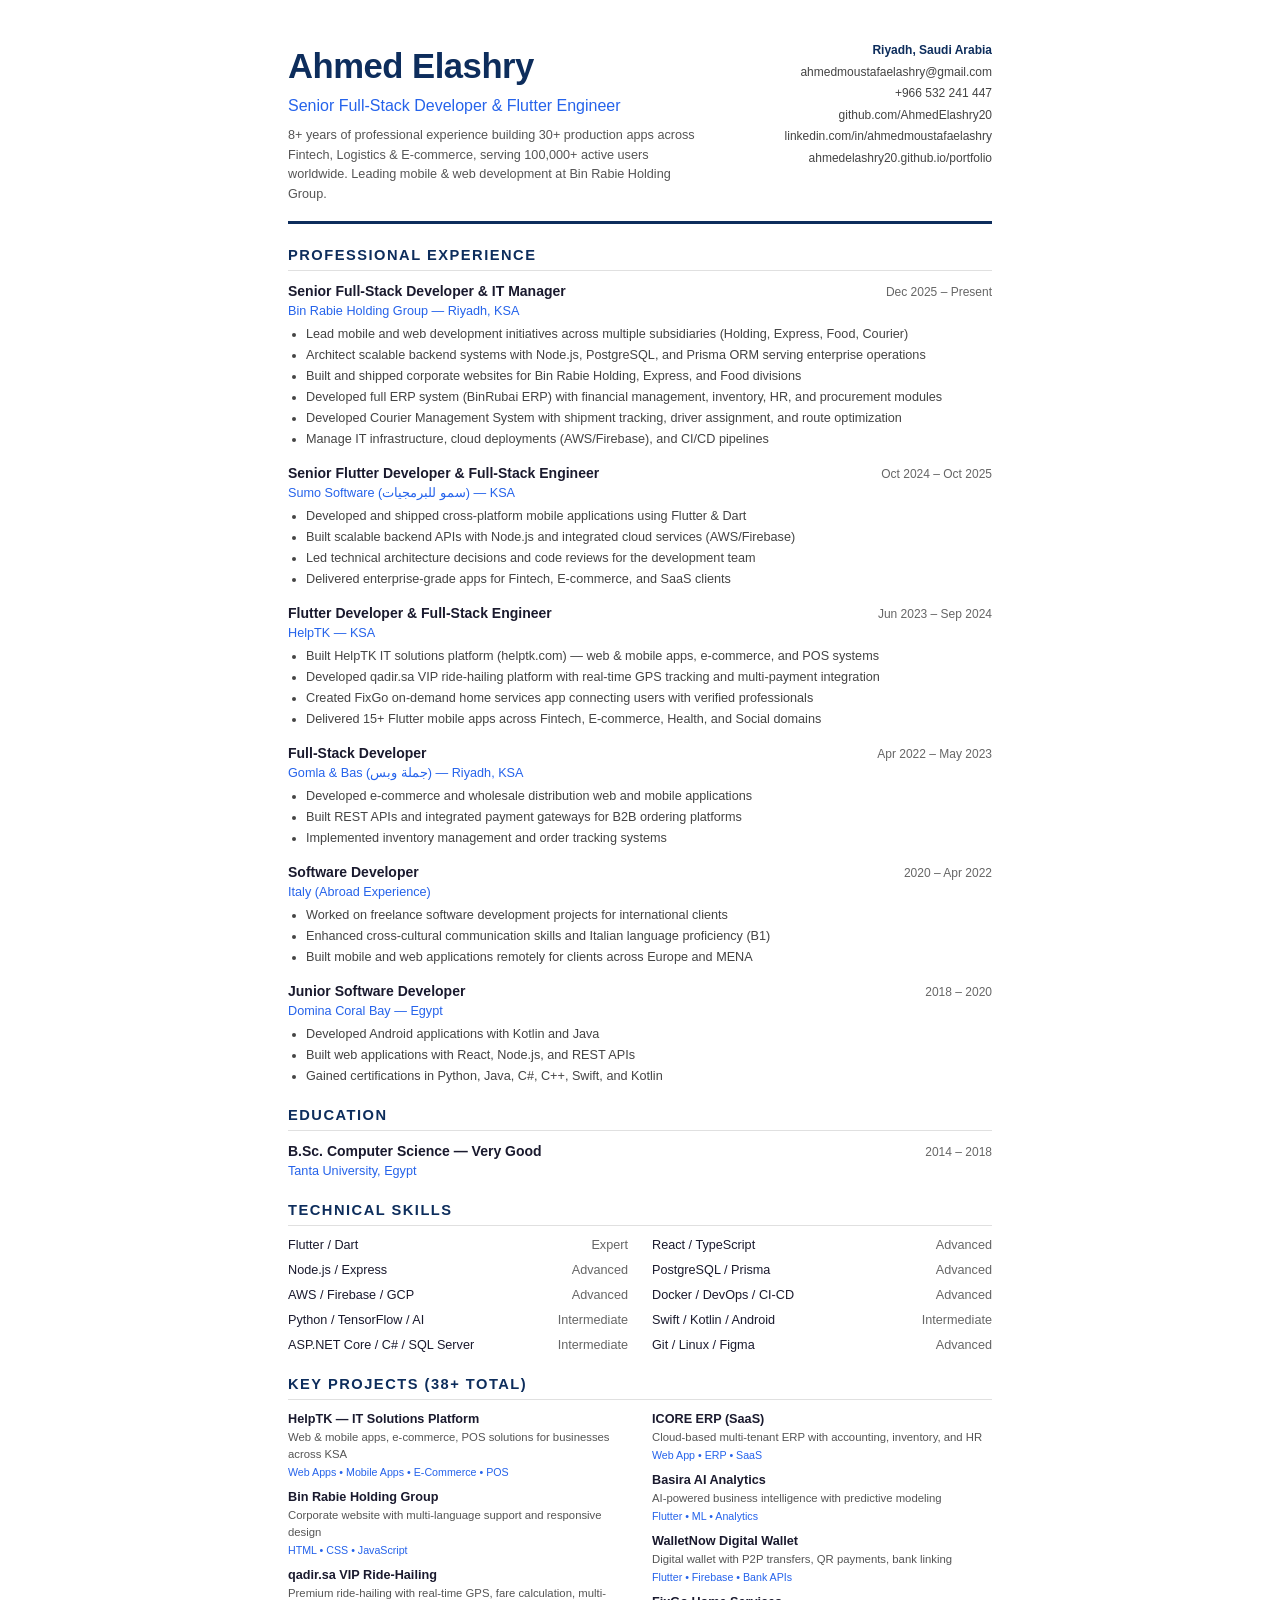
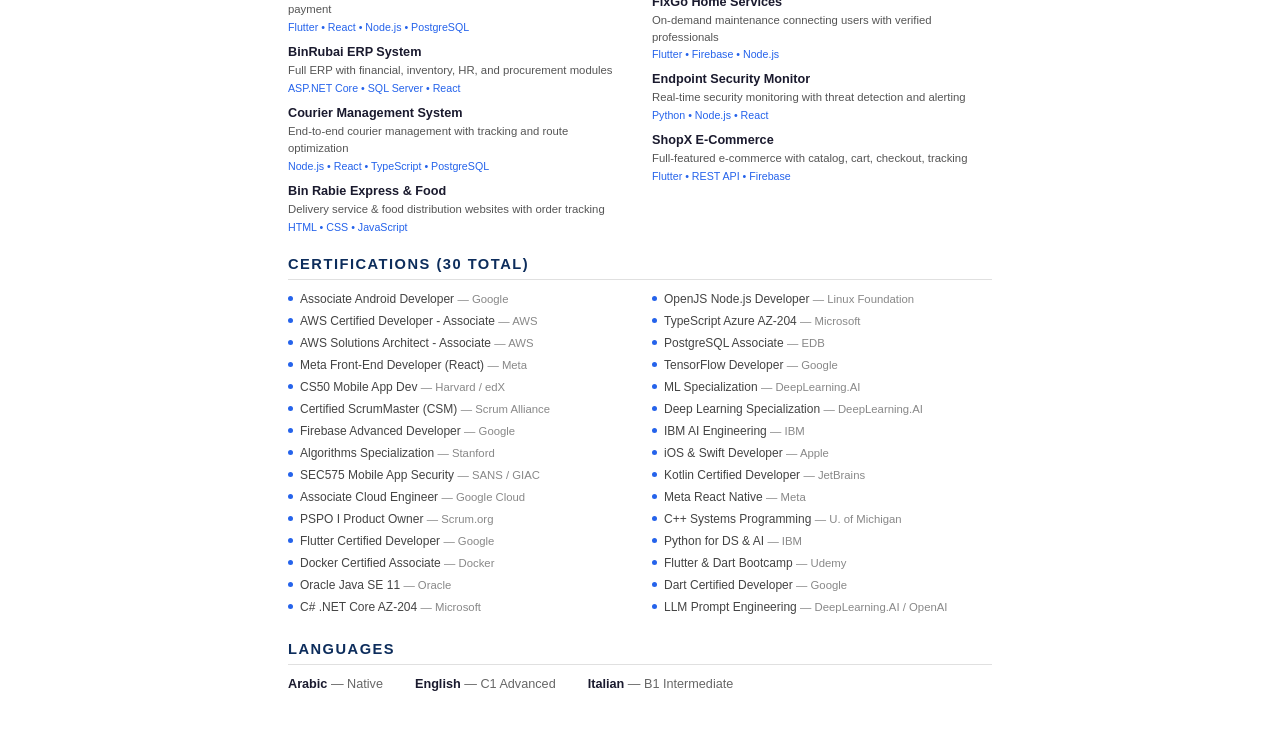
==== Ahmed_Elashry_CV.html @ f175ac00 "Point every LinkedIn link at the real profile" ====
<!DOCTYPE html>
<html lang="en">
<head>
<meta charset="UTF-8"/>
<meta name="viewport" content="width=device-width, initial-scale=1.0"/>
<title>Ahmed Elashry — CV</title>
<style>
*{margin:0;padding:0;box-sizing:border-box}
@import url('https://fonts.googleapis.com/css2?family=Inter:wght@300;400;500;600;700&display=swap');
body{font-family:'Inter',sans-serif;color:#1a1a2e;background:#fff;font-size:10.5pt;line-height:1.5}
a{color:#0d6efd;text-decoration:none}
.page{max-width:800px;margin:0 auto;padding:40px 48px}

/* Header */
.header{display:flex;justify-content:space-between;align-items:flex-start;border-bottom:3px solid #0d2d5c;padding-bottom:16px;margin-bottom:20px}
.header-left h1{font-size:26pt;font-weight:700;color:#0d2d5c;letter-spacing:-0.5px}
.header-left .title{font-size:12pt;color:#2563eb;font-weight:500;margin-top:2px}
.header-left .summary{font-size:9.5pt;color:#555;margin-top:8px;max-width:420px;line-height:1.55}
.header-right{text-align:right;font-size:9pt;color:#444;line-height:1.8}
.header-right a{color:#444}
.header-right .loc{font-weight:600;color:#0d2d5c}

/* Section */
.section{margin-bottom:18px}
.section-title{font-size:11pt;font-weight:700;color:#0d2d5c;text-transform:uppercase;letter-spacing:1.5px;border-bottom:1.5px solid #e0e0e0;padding-bottom:4px;margin-bottom:10px}

/* Experience */
.exp-item{margin-bottom:14px}
.exp-header{display:flex;justify-content:space-between;align-items:baseline}
.exp-role{font-size:10.5pt;font-weight:600;color:#1a1a2e}
.exp-date{font-size:9pt;color:#666;white-space:nowrap}
.exp-company{font-size:9.5pt;color:#2563eb;font-weight:500}
.exp-desc{font-size:9.5pt;color:#444;margin-top:4px}
.exp-desc ul{padding-left:18px;margin-top:3px}
.exp-desc li{margin-bottom:2px}

/* Education */
.edu-header{display:flex;justify-content:space-between;align-items:baseline}
.edu-degree{font-weight:600;font-size:10.5pt}
.edu-date{font-size:9pt;color:#666}
.edu-school{font-size:9.5pt;color:#2563eb}

/* Skills */
.skills-grid{display:grid;grid-template-columns:1fr 1fr;gap:6px 24px}
.skill-row{display:flex;justify-content:space-between;font-size:9.5pt}
.skill-name{font-weight:500}
.skill-level{color:#666}

/* Certs */
.certs-list{columns:2;column-gap:24px;font-size:9pt;color:#444}
.certs-list .cert{break-inside:avoid;margin-bottom:4px;padding-left:12px;position:relative}
.certs-list .cert::before{content:"";position:absolute;left:0;top:6px;width:5px;height:5px;background:#2563eb;border-radius:50%}
.cert-issuer{color:#888;font-size:8.5pt}

/* Projects */
.projects-list{columns:2;column-gap:24px;font-size:9pt}
.proj{break-inside:avoid;margin-bottom:8px}
.proj-name{font-weight:600;font-size:9.5pt;color:#1a1a2e}
.proj-desc{color:#555;font-size:8.5pt}
.proj-tech{color:#2563eb;font-size:8pt;margin-top:1px}

/* Languages */
.lang-row{display:flex;gap:32px;font-size:9.5pt}
.lang-item .lang-name{font-weight:600}
.lang-item .lang-level{color:#666}

/* Print */
@media print{
  body{-webkit-print-color-adjust:exact;print-color-adjust:exact}
  .page{padding:20px 32px;max-width:100%}
}
</style>
</head>
<body>
<div class="page">

<!-- HEADER -->
<div class="header">
<div class="header-left">
<h1>Ahmed Elashry</h1>
<div class="title">Senior Full-Stack Developer &amp; Flutter Engineer</div>
<div class="summary">8+ years of professional experience building 30+ production apps across Fintech, Logistics &amp; E-commerce, serving 100,000+ active users worldwide. Leading mobile &amp; web development at Bin Rabie Holding Group.</div>
</div>
<div class="header-right">
<div class="loc">Riyadh, Saudi Arabia</div>
<div><a href="mailto:ahmedmoustafaelashry@gmail.com">ahmedmoustafaelashry@gmail.com</a></div>
<div><a href="tel:+966532241447">+966 532 241 447</a></div>
<div><a href="https://github.com/AhmedElashry20">github.com/AhmedElashry20</a></div>
<div><a href="https://linkedin.com/in/ahmedmoustafaelashry">linkedin.com/in/ahmedmoustafaelashry</a></div>
<div><a href="https://ahmedelashry20.github.io/portfolio">ahmedelashry20.github.io/portfolio</a></div>
</div>
</div>

<!-- EXPERIENCE -->
<div class="section">
<div class="section-title">Professional Experience</div>

<div class="exp-item">
<div class="exp-header">
<span class="exp-role">Senior Full-Stack Developer &amp; IT Manager</span>
<span class="exp-date">Dec 2025 &ndash; Present</span>
</div>
<div class="exp-company">Bin Rabie Holding Group &mdash; Riyadh, KSA</div>
<div class="exp-desc">
<ul>
<li>Lead mobile and web development initiatives across multiple subsidiaries (Holding, Express, Food, Courier)</li>
<li>Architect scalable backend systems with Node.js, PostgreSQL, and Prisma ORM serving enterprise operations</li>
<li>Built and shipped corporate websites for Bin Rabie Holding, Express, and Food divisions</li>
<li>Developed full ERP system (BinRubai ERP) with financial management, inventory, HR, and procurement modules</li>
<li>Developed Courier Management System with shipment tracking, driver assignment, and route optimization</li>
<li>Manage IT infrastructure, cloud deployments (AWS/Firebase), and CI/CD pipelines</li>
</ul>
</div>
</div>

<div class="exp-item">
<div class="exp-header">
<span class="exp-role">Senior Flutter Developer &amp; Full-Stack Engineer</span>
<span class="exp-date">Oct 2024 &ndash; Oct 2025</span>
</div>
<div class="exp-company">Sumo Software (سمو للبرمجيات) &mdash; KSA</div>
<div class="exp-desc">
<ul>
<li>Developed and shipped cross-platform mobile applications using Flutter &amp; Dart</li>
<li>Built scalable backend APIs with Node.js and integrated cloud services (AWS/Firebase)</li>
<li>Led technical architecture decisions and code reviews for the development team</li>
<li>Delivered enterprise-grade apps for Fintech, E-commerce, and SaaS clients</li>
</ul>
</div>
</div>

<div class="exp-item">
<div class="exp-header">
<span class="exp-role">Flutter Developer &amp; Full-Stack Engineer</span>
<span class="exp-date">Jun 2023 &ndash; Sep 2024</span>
</div>
<div class="exp-company">HelpTK &mdash; KSA</div>
<div class="exp-desc">
<ul>
<li>Built HelpTK IT solutions platform (helptk.com) &mdash; web &amp; mobile apps, e-commerce, and POS systems</li>
<li>Developed qadir.sa VIP ride-hailing platform with real-time GPS tracking and multi-payment integration</li>
<li>Created FixGo on-demand home services app connecting users with verified professionals</li>
<li>Delivered 15+ Flutter mobile apps across Fintech, E-commerce, Health, and Social domains</li>
</ul>
</div>
</div>

<div class="exp-item">
<div class="exp-header">
<span class="exp-role">Full-Stack Developer</span>
<span class="exp-date">Apr 2022 &ndash; May 2023</span>
</div>
<div class="exp-company">Gomla &amp; Bas (جملة وبس) &mdash; Riyadh, KSA</div>
<div class="exp-desc">
<ul>
<li>Developed e-commerce and wholesale distribution web and mobile applications</li>
<li>Built REST APIs and integrated payment gateways for B2B ordering platforms</li>
<li>Implemented inventory management and order tracking systems</li>
</ul>
</div>
</div>

<div class="exp-item">
<div class="exp-header">
<span class="exp-role">Software Developer</span>
<span class="exp-date">2020 &ndash; Apr 2022</span>
</div>
<div class="exp-company">Italy (Abroad Experience)</div>
<div class="exp-desc">
<ul>
<li>Worked on freelance software development projects for international clients</li>
<li>Enhanced cross-cultural communication skills and Italian language proficiency (B1)</li>
<li>Built mobile and web applications remotely for clients across Europe and MENA</li>
</ul>
</div>
</div>

<div class="exp-item">
<div class="exp-header">
<span class="exp-role">Junior Software Developer</span>
<span class="exp-date">2018 &ndash; 2020</span>
</div>
<div class="exp-company">Domina Coral Bay &mdash; Egypt</div>
<div class="exp-desc">
<ul>
<li>Developed Android applications with Kotlin and Java</li>
<li>Built web applications with React, Node.js, and REST APIs</li>
<li>Gained certifications in Python, Java, C#, C++, Swift, and Kotlin</li>
</ul>
</div>
</div>
</div>

<!-- EDUCATION -->
<div class="section">
<div class="section-title">Education</div>
<div class="edu-header">
<span class="edu-degree">B.Sc. Computer Science &mdash; Very Good</span>
<span class="edu-date">2014 &ndash; 2018</span>
</div>
<div class="edu-school">Tanta University, Egypt</div>
</div>

<!-- SKILLS -->
<div class="section">
<div class="section-title">Technical Skills</div>
<div class="skills-grid">
<div class="skill-row"><span class="skill-name">Flutter / Dart</span><span class="skill-level">Expert</span></div>
<div class="skill-row"><span class="skill-name">React / TypeScript</span><span class="skill-level">Advanced</span></div>
<div class="skill-row"><span class="skill-name">Node.js / Express</span><span class="skill-level">Advanced</span></div>
<div class="skill-row"><span class="skill-name">PostgreSQL / Prisma</span><span class="skill-level">Advanced</span></div>
<div class="skill-row"><span class="skill-name">AWS / Firebase / GCP</span><span class="skill-level">Advanced</span></div>
<div class="skill-row"><span class="skill-name">Docker / DevOps / CI-CD</span><span class="skill-level">Advanced</span></div>
<div class="skill-row"><span class="skill-name">Python / TensorFlow / AI</span><span class="skill-level">Intermediate</span></div>
<div class="skill-row"><span class="skill-name">Swift / Kotlin / Android</span><span class="skill-level">Intermediate</span></div>
<div class="skill-row"><span class="skill-name">ASP.NET Core / C# / SQL Server</span><span class="skill-level">Intermediate</span></div>
<div class="skill-row"><span class="skill-name">Git / Linux / Figma</span><span class="skill-level">Advanced</span></div>
</div>
</div>

<!-- KEY PROJECTS -->
<div class="section">
<div class="section-title">Key Projects (38+ Total)</div>
<div class="projects-list">
<div class="proj">
<div class="proj-name">HelpTK — IT Solutions Platform</div>
<div class="proj-desc">Web &amp; mobile apps, e-commerce, POS solutions for businesses across KSA</div>
<div class="proj-tech">Web Apps &bull; Mobile Apps &bull; E-Commerce &bull; POS</div>
</div>
<div class="proj">
<div class="proj-name">Bin Rabie Holding Group</div>
<div class="proj-desc">Corporate website with multi-language support and responsive design</div>
<div class="proj-tech">HTML &bull; CSS &bull; JavaScript</div>
</div>
<div class="proj">
<div class="proj-name">qadir.sa VIP Ride-Hailing</div>
<div class="proj-desc">Premium ride-hailing with real-time GPS, fare calculation, multi-payment</div>
<div class="proj-tech">Flutter &bull; React &bull; Node.js &bull; PostgreSQL</div>
</div>
<div class="proj">
<div class="proj-name">BinRubai ERP System</div>
<div class="proj-desc">Full ERP with financial, inventory, HR, and procurement modules</div>
<div class="proj-tech">ASP.NET Core &bull; SQL Server &bull; React</div>
</div>
<div class="proj">
<div class="proj-name">Courier Management System</div>
<div class="proj-desc">End-to-end courier management with tracking and route optimization</div>
<div class="proj-tech">Node.js &bull; React &bull; TypeScript &bull; PostgreSQL</div>
</div>
<div class="proj">
<div class="proj-name">Bin Rabie Express &amp; Food</div>
<div class="proj-desc">Delivery service &amp; food distribution websites with order tracking</div>
<div class="proj-tech">HTML &bull; CSS &bull; JavaScript</div>
</div>
<div class="proj">
<div class="proj-name">ICORE ERP (SaaS)</div>
<div class="proj-desc">Cloud-based multi-tenant ERP with accounting, inventory, and HR</div>
<div class="proj-tech">Web App &bull; ERP &bull; SaaS</div>
</div>
<div class="proj">
<div class="proj-name">Basira AI Analytics</div>
<div class="proj-desc">AI-powered business intelligence with predictive modeling</div>
<div class="proj-tech">Flutter &bull; ML &bull; Analytics</div>
</div>
<div class="proj">
<div class="proj-name">WalletNow Digital Wallet</div>
<div class="proj-desc">Digital wallet with P2P transfers, QR payments, bank linking</div>
<div class="proj-tech">Flutter &bull; Firebase &bull; Bank APIs</div>
</div>
<div class="proj">
<div class="proj-name">FixGo Home Services</div>
<div class="proj-desc">On-demand maintenance connecting users with verified professionals</div>
<div class="proj-tech">Flutter &bull; Firebase &bull; Node.js</div>
</div>
<div class="proj">
<div class="proj-name">Endpoint Security Monitor</div>
<div class="proj-desc">Real-time security monitoring with threat detection and alerting</div>
<div class="proj-tech">Python &bull; Node.js &bull; React</div>
</div>
<div class="proj">
<div class="proj-name">ShopX E-Commerce</div>
<div class="proj-desc">Full-featured e-commerce with catalog, cart, checkout, tracking</div>
<div class="proj-tech">Flutter &bull; REST API &bull; Firebase</div>
</div>
</div>
</div>

<!-- CERTIFICATIONS -->
<div class="section">
<div class="section-title">Certifications (30 Total)</div>
<div class="certs-list">
<div class="cert">Associate Android Developer <span class="cert-issuer">— Google</span></div>
<div class="cert">AWS Certified Developer - Associate <span class="cert-issuer">— AWS</span></div>
<div class="cert">AWS Solutions Architect - Associate <span class="cert-issuer">— AWS</span></div>
<div class="cert">Meta Front-End Developer (React) <span class="cert-issuer">— Meta</span></div>
<div class="cert">CS50 Mobile App Dev <span class="cert-issuer">— Harvard / edX</span></div>
<div class="cert">Certified ScrumMaster (CSM) <span class="cert-issuer">— Scrum Alliance</span></div>
<div class="cert">Firebase Advanced Developer <span class="cert-issuer">— Google</span></div>
<div class="cert">Algorithms Specialization <span class="cert-issuer">— Stanford</span></div>
<div class="cert">SEC575 Mobile App Security <span class="cert-issuer">— SANS / GIAC</span></div>
<div class="cert">Associate Cloud Engineer <span class="cert-issuer">— Google Cloud</span></div>
<div class="cert">PSPO I Product Owner <span class="cert-issuer">— Scrum.org</span></div>
<div class="cert">Flutter Certified Developer <span class="cert-issuer">— Google</span></div>
<div class="cert">Docker Certified Associate <span class="cert-issuer">— Docker</span></div>
<div class="cert">Oracle Java SE 11 <span class="cert-issuer">— Oracle</span></div>
<div class="cert">C# .NET Core AZ-204 <span class="cert-issuer">— Microsoft</span></div>
<div class="cert">OpenJS Node.js Developer <span class="cert-issuer">— Linux Foundation</span></div>
<div class="cert">TypeScript Azure AZ-204 <span class="cert-issuer">— Microsoft</span></div>
<div class="cert">PostgreSQL Associate <span class="cert-issuer">— EDB</span></div>
<div class="cert">TensorFlow Developer <span class="cert-issuer">— Google</span></div>
<div class="cert">ML Specialization <span class="cert-issuer">— DeepLearning.AI</span></div>
<div class="cert">Deep Learning Specialization <span class="cert-issuer">— DeepLearning.AI</span></div>
<div class="cert">IBM AI Engineering <span class="cert-issuer">— IBM</span></div>
<div class="cert">iOS &amp; Swift Developer <span class="cert-issuer">— Apple</span></div>
<div class="cert">Kotlin Certified Developer <span class="cert-issuer">— JetBrains</span></div>
<div class="cert">Meta React Native <span class="cert-issuer">— Meta</span></div>
<div class="cert">C++ Systems Programming <span class="cert-issuer">— U. of Michigan</span></div>
<div class="cert">Python for DS &amp; AI <span class="cert-issuer">— IBM</span></div>
<div class="cert">Flutter &amp; Dart Bootcamp <span class="cert-issuer">— Udemy</span></div>
<div class="cert">Dart Certified Developer <span class="cert-issuer">— Google</span></div>
<div class="cert">LLM Prompt Engineering <span class="cert-issuer">— DeepLearning.AI / OpenAI</span></div>
</div>
</div>

<!-- LANGUAGES -->
<div class="section">
<div class="section-title">Languages</div>
<div class="lang-row">
<div class="lang-item"><span class="lang-name">Arabic</span> <span class="lang-level">&mdash; Native</span></div>
<div class="lang-item"><span class="lang-name">English</span> <span class="lang-level">&mdash; C1 Advanced</span></div>
<div class="lang-item"><span class="lang-name">Italian</span> <span class="lang-level">&mdash; B1 Intermediate</span></div>
</div>
</div>

</div>
</body>
</html>
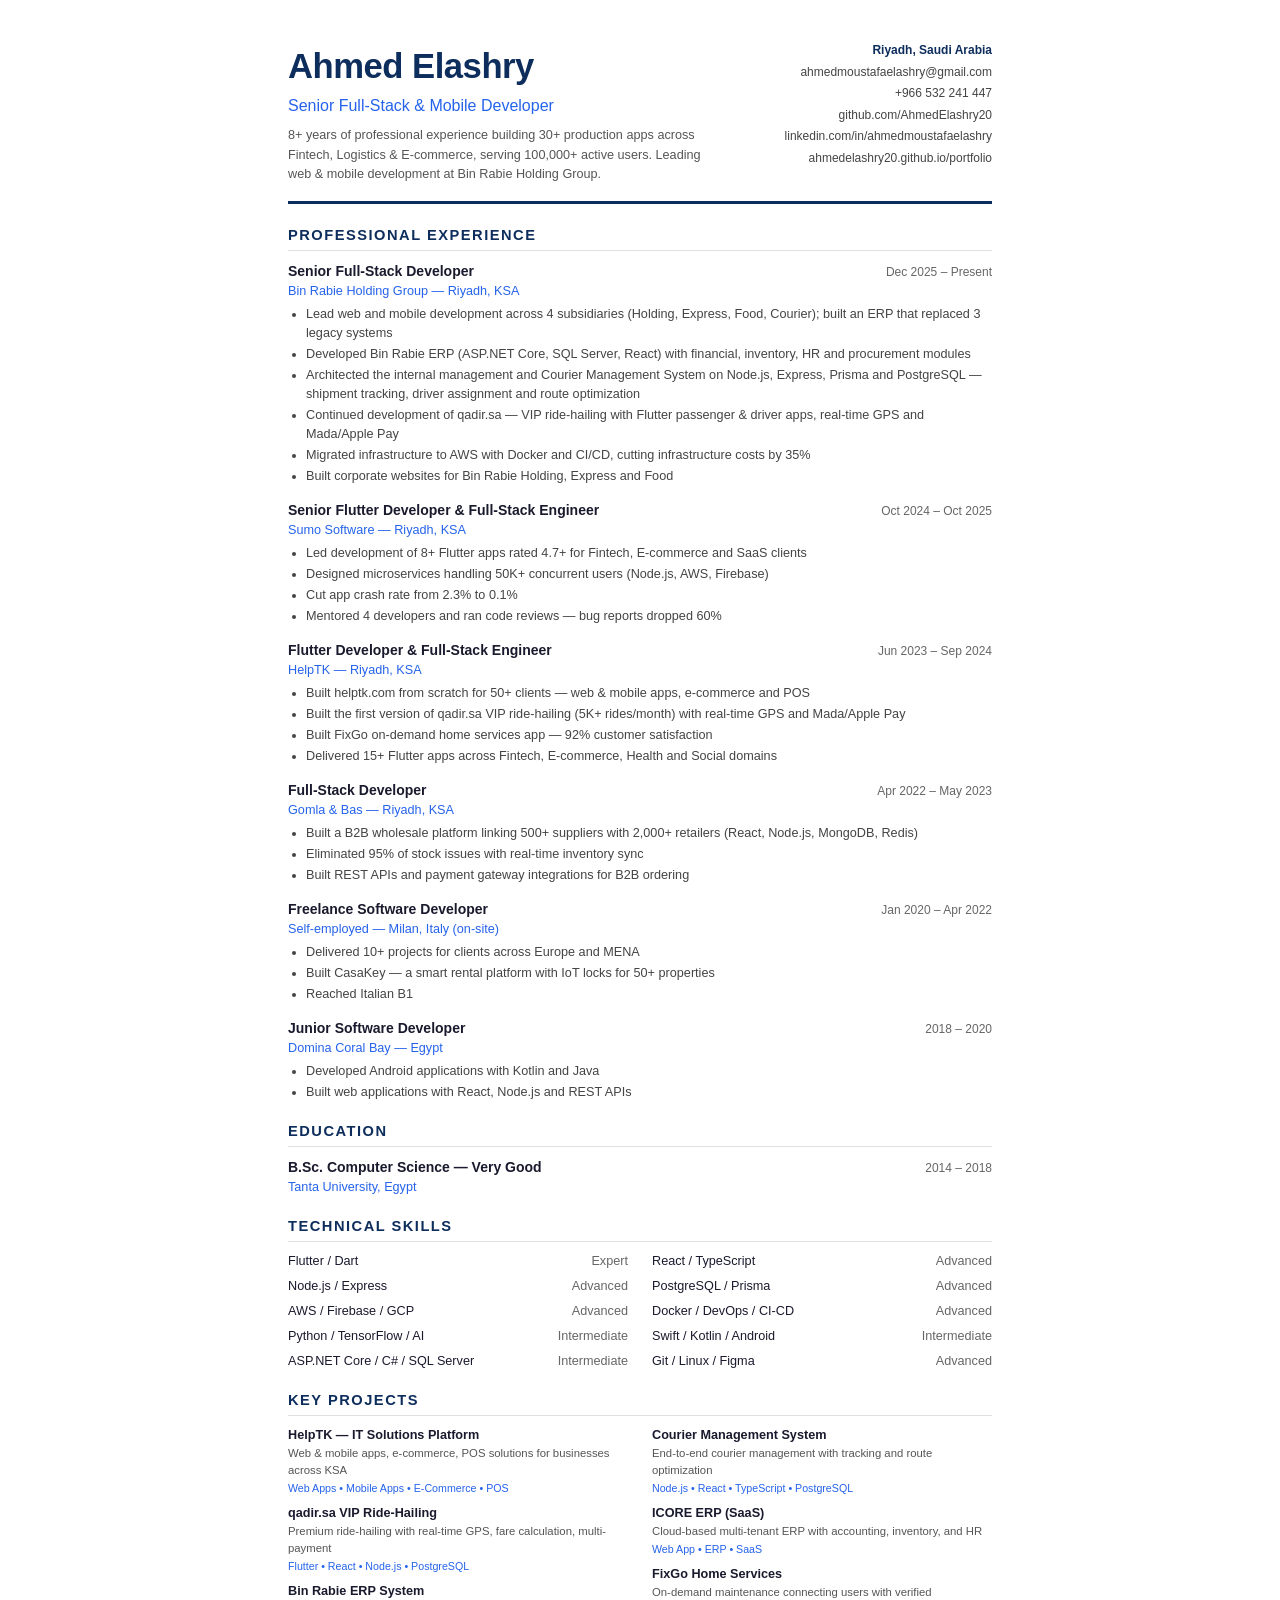
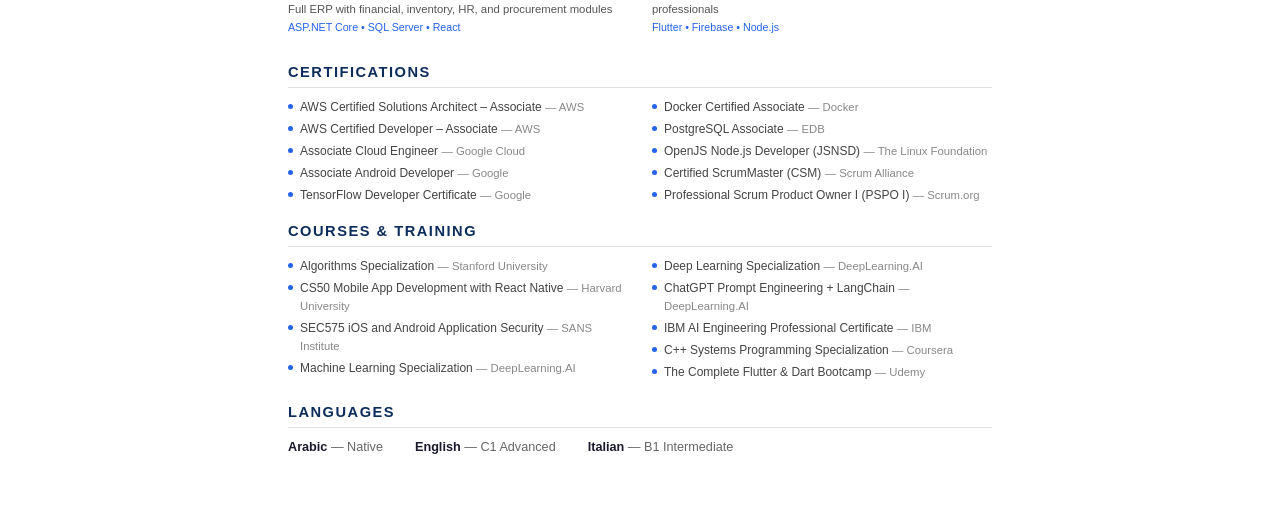
==== commit 1ae419e2: "Align portfolio and CV with LinkedIn/GitHub - Title: Senior Full-Stack & Mobile Developer (drop IT M" ====
--- a/Ahmed_Elashry_CV.html
+++ b/Ahmed_Elashry_CV.html
@@ -66,6 +66,7 @@
 
 /* Print */
 @media print{
+  .section-title{break-after:avoid}
   body{-webkit-print-color-adjust:exact;print-color-adjust:exact}
   .page{padding:20px 32px;max-width:100%}
 }
@@ -78,8 +79,8 @@
 <div class="header">
 <div class="header-left">
 <h1>Ahmed Elashry</h1>
-<div class="title">Senior Full-Stack Developer &amp; Flutter Engineer</div>
-<div class="summary">8+ years of professional experience building 30+ production apps across Fintech, Logistics &amp; E-commerce, serving 100,000+ active users worldwide. Leading mobile &amp; web development at Bin Rabie Holding Group.</div>
+<div class="title">Senior Full-Stack &amp; Mobile Developer</div>
+<div class="summary">8+ years of professional experience building 30+ production apps across Fintech, Logistics &amp; E-commerce, serving 100,000+ active users. Leading web &amp; mobile development at Bin Rabie Holding Group.</div>
 </div>
 <div class="header-right">
 <div class="loc">Riyadh, Saudi Arabia</div>
@@ -97,18 +98,18 @@
 
 <div class="exp-item">
 <div class="exp-header">
-<span class="exp-role">Senior Full-Stack Developer &amp; IT Manager</span>
+<span class="exp-role">Senior Full-Stack Developer</span>
 <span class="exp-date">Dec 2025 &ndash; Present</span>
 </div>
 <div class="exp-company">Bin Rabie Holding Group &mdash; Riyadh, KSA</div>
 <div class="exp-desc">
 <ul>
-<li>Lead mobile and web development initiatives across multiple subsidiaries (Holding, Express, Food, Courier)</li>
-<li>Architect scalable backend systems with Node.js, PostgreSQL, and Prisma ORM serving enterprise operations</li>
-<li>Built and shipped corporate websites for Bin Rabie Holding, Express, and Food divisions</li>
-<li>Developed full ERP system (BinRubai ERP) with financial management, inventory, HR, and procurement modules</li>
-<li>Developed Courier Management System with shipment tracking, driver assignment, and route optimization</li>
-<li>Manage IT infrastructure, cloud deployments (AWS/Firebase), and CI/CD pipelines</li>
+<li>Lead web and mobile development across 4 subsidiaries (Holding, Express, Food, Courier); built an ERP that replaced 3 legacy systems</li>
+<li>Developed Bin Rabie ERP (ASP.NET Core, SQL Server, React) with financial, inventory, HR and procurement modules</li>
+<li>Architected the internal management and Courier Management System on Node.js, Express, Prisma and PostgreSQL &mdash; shipment tracking, driver assignment and route optimization</li>
+<li>Continued development of qadir.sa &mdash; VIP ride-hailing with Flutter passenger &amp; driver apps, real-time GPS and Mada/Apple Pay</li>
+<li>Migrated infrastructure to AWS with Docker and CI/CD, cutting infrastructure costs by 35%</li>
+<li>Built corporate websites for Bin Rabie Holding, Express and Food</li>
 </ul>
 </div>
 </div>
@@ -118,13 +119,13 @@
 <span class="exp-role">Senior Flutter Developer &amp; Full-Stack Engineer</span>
 <span class="exp-date">Oct 2024 &ndash; Oct 2025</span>
 </div>
-<div class="exp-company">Sumo Software (سمو للبرمجيات) &mdash; KSA</div>
-<div class="exp-desc">
-<ul>
-<li>Developed and shipped cross-platform mobile applications using Flutter &amp; Dart</li>
-<li>Built scalable backend APIs with Node.js and integrated cloud services (AWS/Firebase)</li>
-<li>Led technical architecture decisions and code reviews for the development team</li>
-<li>Delivered enterprise-grade apps for Fintech, E-commerce, and SaaS clients</li>
+<div class="exp-company">Sumo Software &mdash; Riyadh, KSA</div>
+<div class="exp-desc">
+<ul>
+<li>Led development of 8+ Flutter apps rated 4.7+ for Fintech, E-commerce and SaaS clients</li>
+<li>Designed microservices handling 50K+ concurrent users (Node.js, AWS, Firebase)</li>
+<li>Cut app crash rate from 2.3% to 0.1%</li>
+<li>Mentored 4 developers and ran code reviews &mdash; bug reports dropped 60%</li>
 </ul>
 </div>
 </div>
@@ -134,13 +135,13 @@
 <span class="exp-role">Flutter Developer &amp; Full-Stack Engineer</span>
 <span class="exp-date">Jun 2023 &ndash; Sep 2024</span>
 </div>
-<div class="exp-company">HelpTK &mdash; KSA</div>
-<div class="exp-desc">
-<ul>
-<li>Built HelpTK IT solutions platform (helptk.com) &mdash; web &amp; mobile apps, e-commerce, and POS systems</li>
-<li>Developed qadir.sa VIP ride-hailing platform with real-time GPS tracking and multi-payment integration</li>
-<li>Created FixGo on-demand home services app connecting users with verified professionals</li>
-<li>Delivered 15+ Flutter mobile apps across Fintech, E-commerce, Health, and Social domains</li>
+<div class="exp-company">HelpTK &mdash; Riyadh, KSA</div>
+<div class="exp-desc">
+<ul>
+<li>Built helptk.com from scratch for 50+ clients &mdash; web &amp; mobile apps, e-commerce and POS</li>
+<li>Built the first version of qadir.sa VIP ride-hailing (5K+ rides/month) with real-time GPS and Mada/Apple Pay</li>
+<li>Built FixGo on-demand home services app &mdash; 92% customer satisfaction</li>
+<li>Delivered 15+ Flutter apps across Fintech, E-commerce, Health and Social domains</li>
 </ul>
 </div>
 </div>
@@ -150,27 +151,27 @@
 <span class="exp-role">Full-Stack Developer</span>
 <span class="exp-date">Apr 2022 &ndash; May 2023</span>
 </div>
-<div class="exp-company">Gomla &amp; Bas (جملة وبس) &mdash; Riyadh, KSA</div>
-<div class="exp-desc">
-<ul>
-<li>Developed e-commerce and wholesale distribution web and mobile applications</li>
-<li>Built REST APIs and integrated payment gateways for B2B ordering platforms</li>
-<li>Implemented inventory management and order tracking systems</li>
-</ul>
-</div>
-</div>
-
-<div class="exp-item">
-<div class="exp-header">
-<span class="exp-role">Software Developer</span>
-<span class="exp-date">2020 &ndash; Apr 2022</span>
-</div>
-<div class="exp-company">Italy (Abroad Experience)</div>
-<div class="exp-desc">
-<ul>
-<li>Worked on freelance software development projects for international clients</li>
-<li>Enhanced cross-cultural communication skills and Italian language proficiency (B1)</li>
-<li>Built mobile and web applications remotely for clients across Europe and MENA</li>
+<div class="exp-company">Gomla &amp; Bas &mdash; Riyadh, KSA</div>
+<div class="exp-desc">
+<ul>
+<li>Built a B2B wholesale platform linking 500+ suppliers with 2,000+ retailers (React, Node.js, MongoDB, Redis)</li>
+<li>Eliminated 95% of stock issues with real-time inventory sync</li>
+<li>Built REST APIs and payment gateway integrations for B2B ordering</li>
+</ul>
+</div>
+</div>
+
+<div class="exp-item">
+<div class="exp-header">
+<span class="exp-role">Freelance Software Developer</span>
+<span class="exp-date">Jan 2020 &ndash; Apr 2022</span>
+</div>
+<div class="exp-company">Self-employed &mdash; Milan, Italy (on-site)</div>
+<div class="exp-desc">
+<ul>
+<li>Delivered 10+ projects for clients across Europe and MENA</li>
+<li>Built CasaKey &mdash; a smart rental platform with IoT locks for 50+ properties</li>
+<li>Reached Italian B1</li>
 </ul>
 </div>
 </div>
@@ -184,8 +185,7 @@
 <div class="exp-desc">
 <ul>
 <li>Developed Android applications with Kotlin and Java</li>
-<li>Built web applications with React, Node.js, and REST APIs</li>
-<li>Gained certifications in Python, Java, C#, C++, Swift, and Kotlin</li>
+<li>Built web applications with React, Node.js and REST APIs</li>
 </ul>
 </div>
 </div>
@@ -220,7 +220,7 @@
 
 <!-- KEY PROJECTS -->
 <div class="section">
-<div class="section-title">Key Projects (38+ Total)</div>
+<div class="section-title">Key Projects</div>
 <div class="projects-list">
 <div class="proj">
 <div class="proj-name">HelpTK — IT Solutions Platform</div>
@@ -228,17 +228,12 @@
 <div class="proj-tech">Web Apps &bull; Mobile Apps &bull; E-Commerce &bull; POS</div>
 </div>
 <div class="proj">
-<div class="proj-name">Bin Rabie Holding Group</div>
-<div class="proj-desc">Corporate website with multi-language support and responsive design</div>
-<div class="proj-tech">HTML &bull; CSS &bull; JavaScript</div>
-</div>
-<div class="proj">
 <div class="proj-name">qadir.sa VIP Ride-Hailing</div>
 <div class="proj-desc">Premium ride-hailing with real-time GPS, fare calculation, multi-payment</div>
 <div class="proj-tech">Flutter &bull; React &bull; Node.js &bull; PostgreSQL</div>
 </div>
 <div class="proj">
-<div class="proj-name">BinRubai ERP System</div>
+<div class="proj-name">Bin Rabie ERP System</div>
 <div class="proj-desc">Full ERP with financial, inventory, HR, and procurement modules</div>
 <div class="proj-tech">ASP.NET Core &bull; SQL Server &bull; React</div>
 </div>
@@ -248,77 +243,44 @@
 <div class="proj-tech">Node.js &bull; React &bull; TypeScript &bull; PostgreSQL</div>
 </div>
 <div class="proj">
-<div class="proj-name">Bin Rabie Express &amp; Food</div>
-<div class="proj-desc">Delivery service &amp; food distribution websites with order tracking</div>
-<div class="proj-tech">HTML &bull; CSS &bull; JavaScript</div>
-</div>
-<div class="proj">
 <div class="proj-name">ICORE ERP (SaaS)</div>
 <div class="proj-desc">Cloud-based multi-tenant ERP with accounting, inventory, and HR</div>
 <div class="proj-tech">Web App &bull; ERP &bull; SaaS</div>
 </div>
 <div class="proj">
-<div class="proj-name">Basira AI Analytics</div>
-<div class="proj-desc">AI-powered business intelligence with predictive modeling</div>
-<div class="proj-tech">Flutter &bull; ML &bull; Analytics</div>
-</div>
-<div class="proj">
-<div class="proj-name">WalletNow Digital Wallet</div>
-<div class="proj-desc">Digital wallet with P2P transfers, QR payments, bank linking</div>
-<div class="proj-tech">Flutter &bull; Firebase &bull; Bank APIs</div>
-</div>
-<div class="proj">
 <div class="proj-name">FixGo Home Services</div>
 <div class="proj-desc">On-demand maintenance connecting users with verified professionals</div>
 <div class="proj-tech">Flutter &bull; Firebase &bull; Node.js</div>
 </div>
-<div class="proj">
-<div class="proj-name">Endpoint Security Monitor</div>
-<div class="proj-desc">Real-time security monitoring with threat detection and alerting</div>
-<div class="proj-tech">Python &bull; Node.js &bull; React</div>
-</div>
-<div class="proj">
-<div class="proj-name">ShopX E-Commerce</div>
-<div class="proj-desc">Full-featured e-commerce with catalog, cart, checkout, tracking</div>
-<div class="proj-tech">Flutter &bull; REST API &bull; Firebase</div>
-</div>
 </div>
 </div>
 
 <!-- CERTIFICATIONS -->
 <div class="section">
-<div class="section-title">Certifications (30 Total)</div>
+<div class="section-title">Certifications</div>
 <div class="certs-list">
+<div class="cert">AWS Certified Solutions Architect &ndash; Associate <span class="cert-issuer">— AWS</span></div>
+<div class="cert">AWS Certified Developer &ndash; Associate <span class="cert-issuer">— AWS</span></div>
+<div class="cert">Associate Cloud Engineer <span class="cert-issuer">— Google Cloud</span></div>
 <div class="cert">Associate Android Developer <span class="cert-issuer">— Google</span></div>
-<div class="cert">AWS Certified Developer - Associate <span class="cert-issuer">— AWS</span></div>
-<div class="cert">AWS Solutions Architect - Associate <span class="cert-issuer">— AWS</span></div>
-<div class="cert">Meta Front-End Developer (React) <span class="cert-issuer">— Meta</span></div>
-<div class="cert">CS50 Mobile App Dev <span class="cert-issuer">— Harvard / edX</span></div>
+<div class="cert">TensorFlow Developer Certificate <span class="cert-issuer">— Google</span></div>
+<div class="cert">Docker Certified Associate <span class="cert-issuer">— Docker</span></div>
+<div class="cert">PostgreSQL Associate <span class="cert-issuer">— EDB</span></div>
+<div class="cert">OpenJS Node.js Developer (JSNSD) <span class="cert-issuer">— The Linux Foundation</span></div>
 <div class="cert">Certified ScrumMaster (CSM) <span class="cert-issuer">— Scrum Alliance</span></div>
-<div class="cert">Firebase Advanced Developer <span class="cert-issuer">— Google</span></div>
-<div class="cert">Algorithms Specialization <span class="cert-issuer">— Stanford</span></div>
-<div class="cert">SEC575 Mobile App Security <span class="cert-issuer">— SANS / GIAC</span></div>
-<div class="cert">Associate Cloud Engineer <span class="cert-issuer">— Google Cloud</span></div>
-<div class="cert">PSPO I Product Owner <span class="cert-issuer">— Scrum.org</span></div>
-<div class="cert">Flutter Certified Developer <span class="cert-issuer">— Google</span></div>
-<div class="cert">Docker Certified Associate <span class="cert-issuer">— Docker</span></div>
-<div class="cert">Oracle Java SE 11 <span class="cert-issuer">— Oracle</span></div>
-<div class="cert">C# .NET Core AZ-204 <span class="cert-issuer">— Microsoft</span></div>
-<div class="cert">OpenJS Node.js Developer <span class="cert-issuer">— Linux Foundation</span></div>
-<div class="cert">TypeScript Azure AZ-204 <span class="cert-issuer">— Microsoft</span></div>
-<div class="cert">PostgreSQL Associate <span class="cert-issuer">— EDB</span></div>
-<div class="cert">TensorFlow Developer <span class="cert-issuer">— Google</span></div>
-<div class="cert">ML Specialization <span class="cert-issuer">— DeepLearning.AI</span></div>
+<div class="cert">Professional Scrum Product Owner I (PSPO I) <span class="cert-issuer">— Scrum.org</span></div>
+</div>
+<div class="section-title" style="margin-top:12px">Courses &amp; Training</div>
+<div class="certs-list">
+<div class="cert">Algorithms Specialization <span class="cert-issuer">— Stanford University</span></div>
+<div class="cert">CS50 Mobile App Development with React Native <span class="cert-issuer">— Harvard University</span></div>
+<div class="cert">SEC575 iOS and Android Application Security <span class="cert-issuer">— SANS Institute</span></div>
+<div class="cert">Machine Learning Specialization <span class="cert-issuer">— DeepLearning.AI</span></div>
 <div class="cert">Deep Learning Specialization <span class="cert-issuer">— DeepLearning.AI</span></div>
-<div class="cert">IBM AI Engineering <span class="cert-issuer">— IBM</span></div>
-<div class="cert">iOS &amp; Swift Developer <span class="cert-issuer">— Apple</span></div>
-<div class="cert">Kotlin Certified Developer <span class="cert-issuer">— JetBrains</span></div>
-<div class="cert">Meta React Native <span class="cert-issuer">— Meta</span></div>
-<div class="cert">C++ Systems Programming <span class="cert-issuer">— U. of Michigan</span></div>
-<div class="cert">Python for DS &amp; AI <span class="cert-issuer">— IBM</span></div>
-<div class="cert">Flutter &amp; Dart Bootcamp <span class="cert-issuer">— Udemy</span></div>
-<div class="cert">Dart Certified Developer <span class="cert-issuer">— Google</span></div>
-<div class="cert">LLM Prompt Engineering <span class="cert-issuer">— DeepLearning.AI / OpenAI</span></div>
+<div class="cert">ChatGPT Prompt Engineering + LangChain <span class="cert-issuer">— DeepLearning.AI</span></div>
+<div class="cert">IBM AI Engineering Professional Certificate <span class="cert-issuer">— IBM</span></div>
+<div class="cert">C++ Systems Programming Specialization <span class="cert-issuer">— Coursera</span></div>
+<div class="cert">The Complete Flutter &amp; Dart Bootcamp <span class="cert-issuer">— Udemy</span></div>
 </div>
 </div>
 
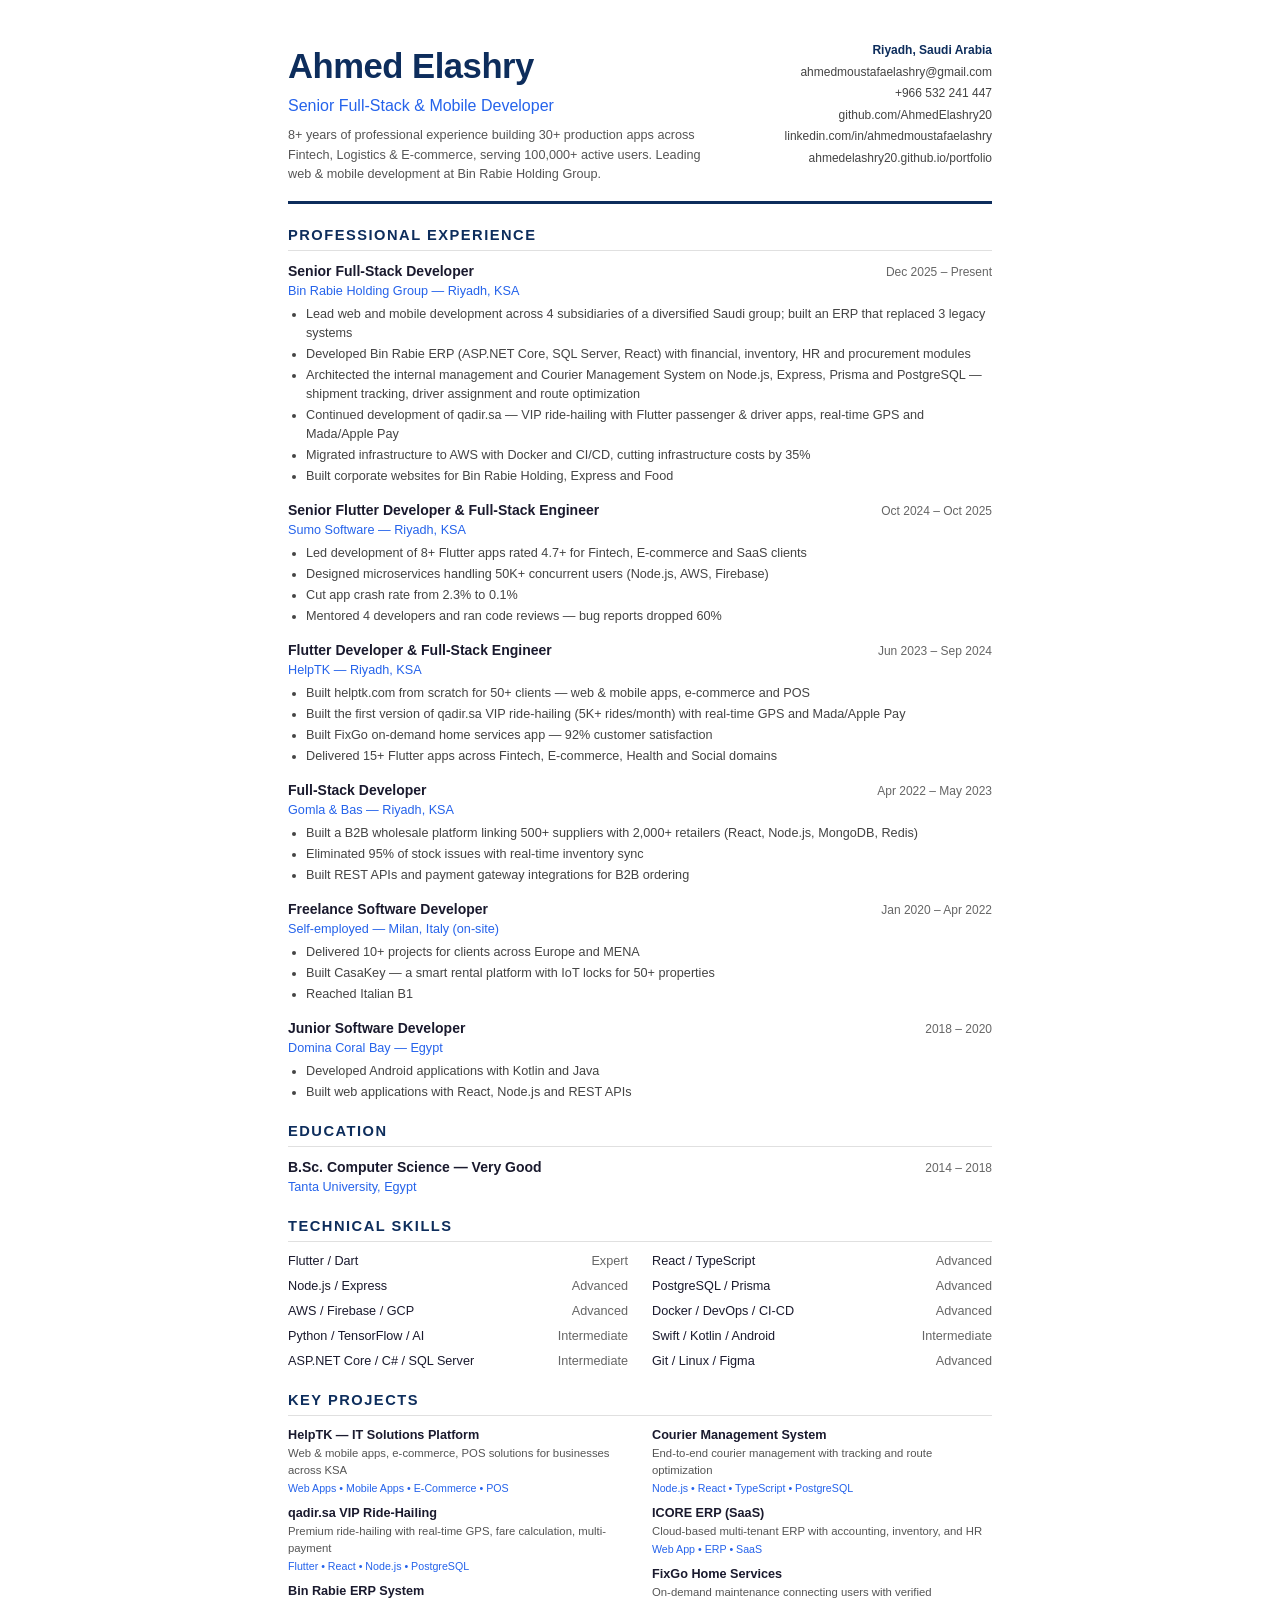
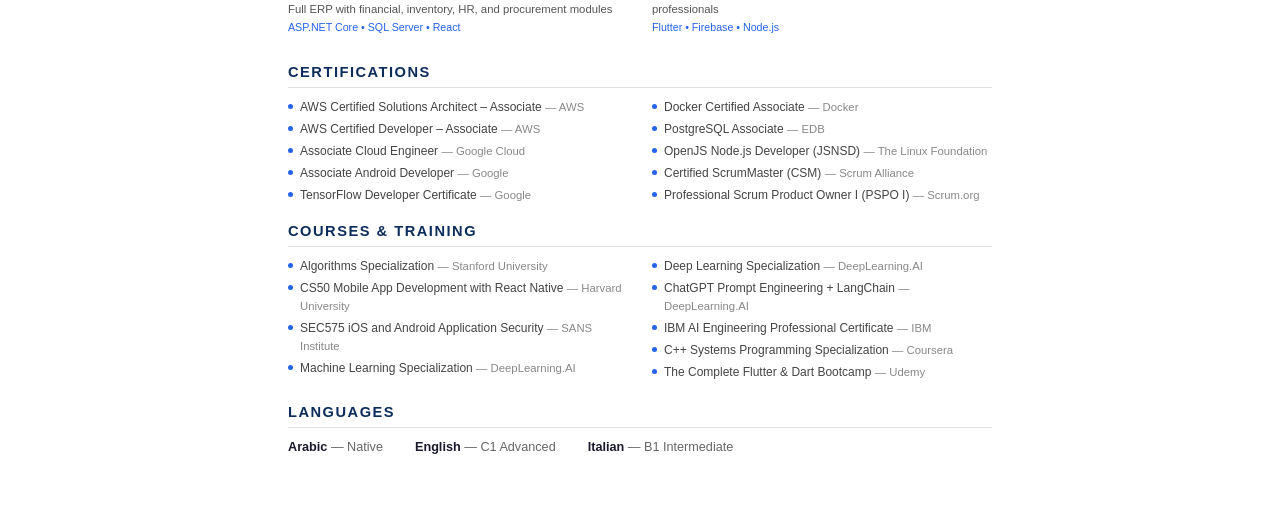
==== commit 4b6b5125: "Refresh social preview image and CV subsidiary wording The Open Graph image showed 40+ projects and " ====
--- a/Ahmed_Elashry_CV.html
+++ b/Ahmed_Elashry_CV.html
@@ -104,7 +104,7 @@
 <div class="exp-company">Bin Rabie Holding Group &mdash; Riyadh, KSA</div>
 <div class="exp-desc">
 <ul>
-<li>Lead web and mobile development across 4 subsidiaries (Holding, Express, Food, Courier); built an ERP that replaced 3 legacy systems</li>
+<li>Lead web and mobile development across 4 subsidiaries of a diversified Saudi group; built an ERP that replaced 3 legacy systems</li>
 <li>Developed Bin Rabie ERP (ASP.NET Core, SQL Server, React) with financial, inventory, HR and procurement modules</li>
 <li>Architected the internal management and Courier Management System on Node.js, Express, Prisma and PostgreSQL &mdash; shipment tracking, driver assignment and route optimization</li>
 <li>Continued development of qadir.sa &mdash; VIP ride-hailing with Flutter passenger &amp; driver apps, real-time GPS and Mada/Apple Pay</li>
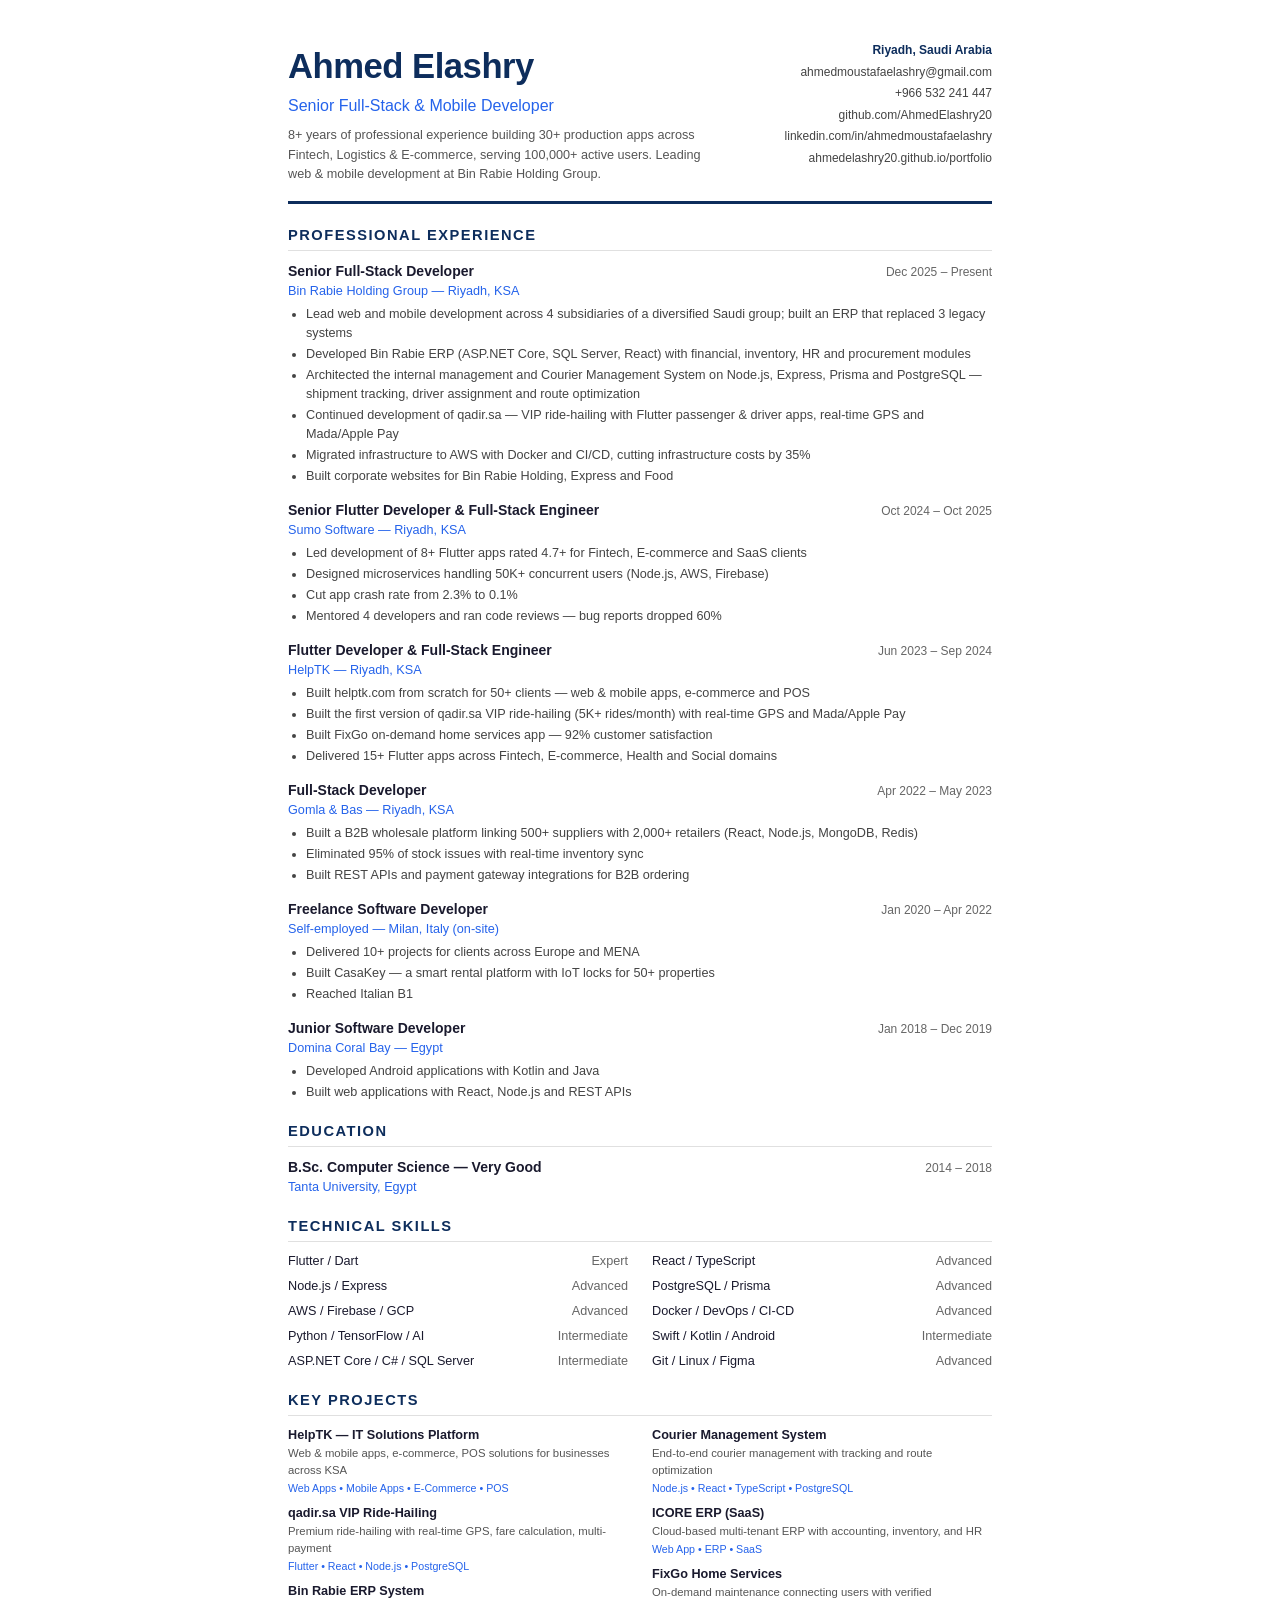
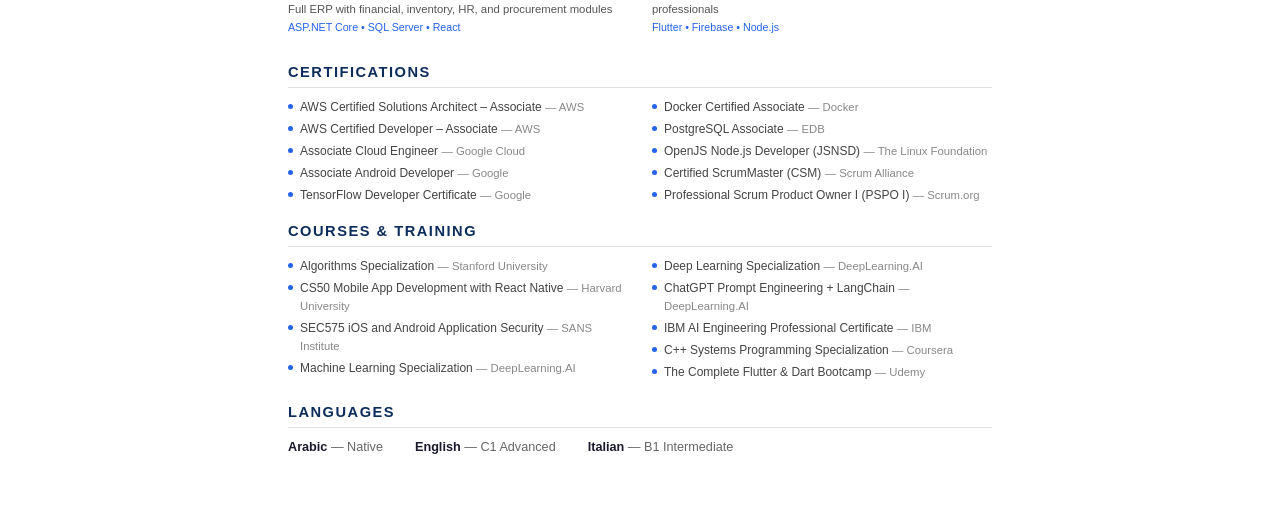
==== commit ca1f6802: "Domina Coral Bay: Jan 2018 – Dec 2019 (no overlap with Milan freelance) Co-Authored-By: Claude Opus " ====
--- a/Ahmed_Elashry_CV.html
+++ b/Ahmed_Elashry_CV.html
@@ -179,7 +179,7 @@
 <div class="exp-item">
 <div class="exp-header">
 <span class="exp-role">Junior Software Developer</span>
-<span class="exp-date">2018 &ndash; 2020</span>
+<span class="exp-date">Jan 2018 &ndash; Dec 2019</span>
 </div>
 <div class="exp-company">Domina Coral Bay &mdash; Egypt</div>
 <div class="exp-desc">
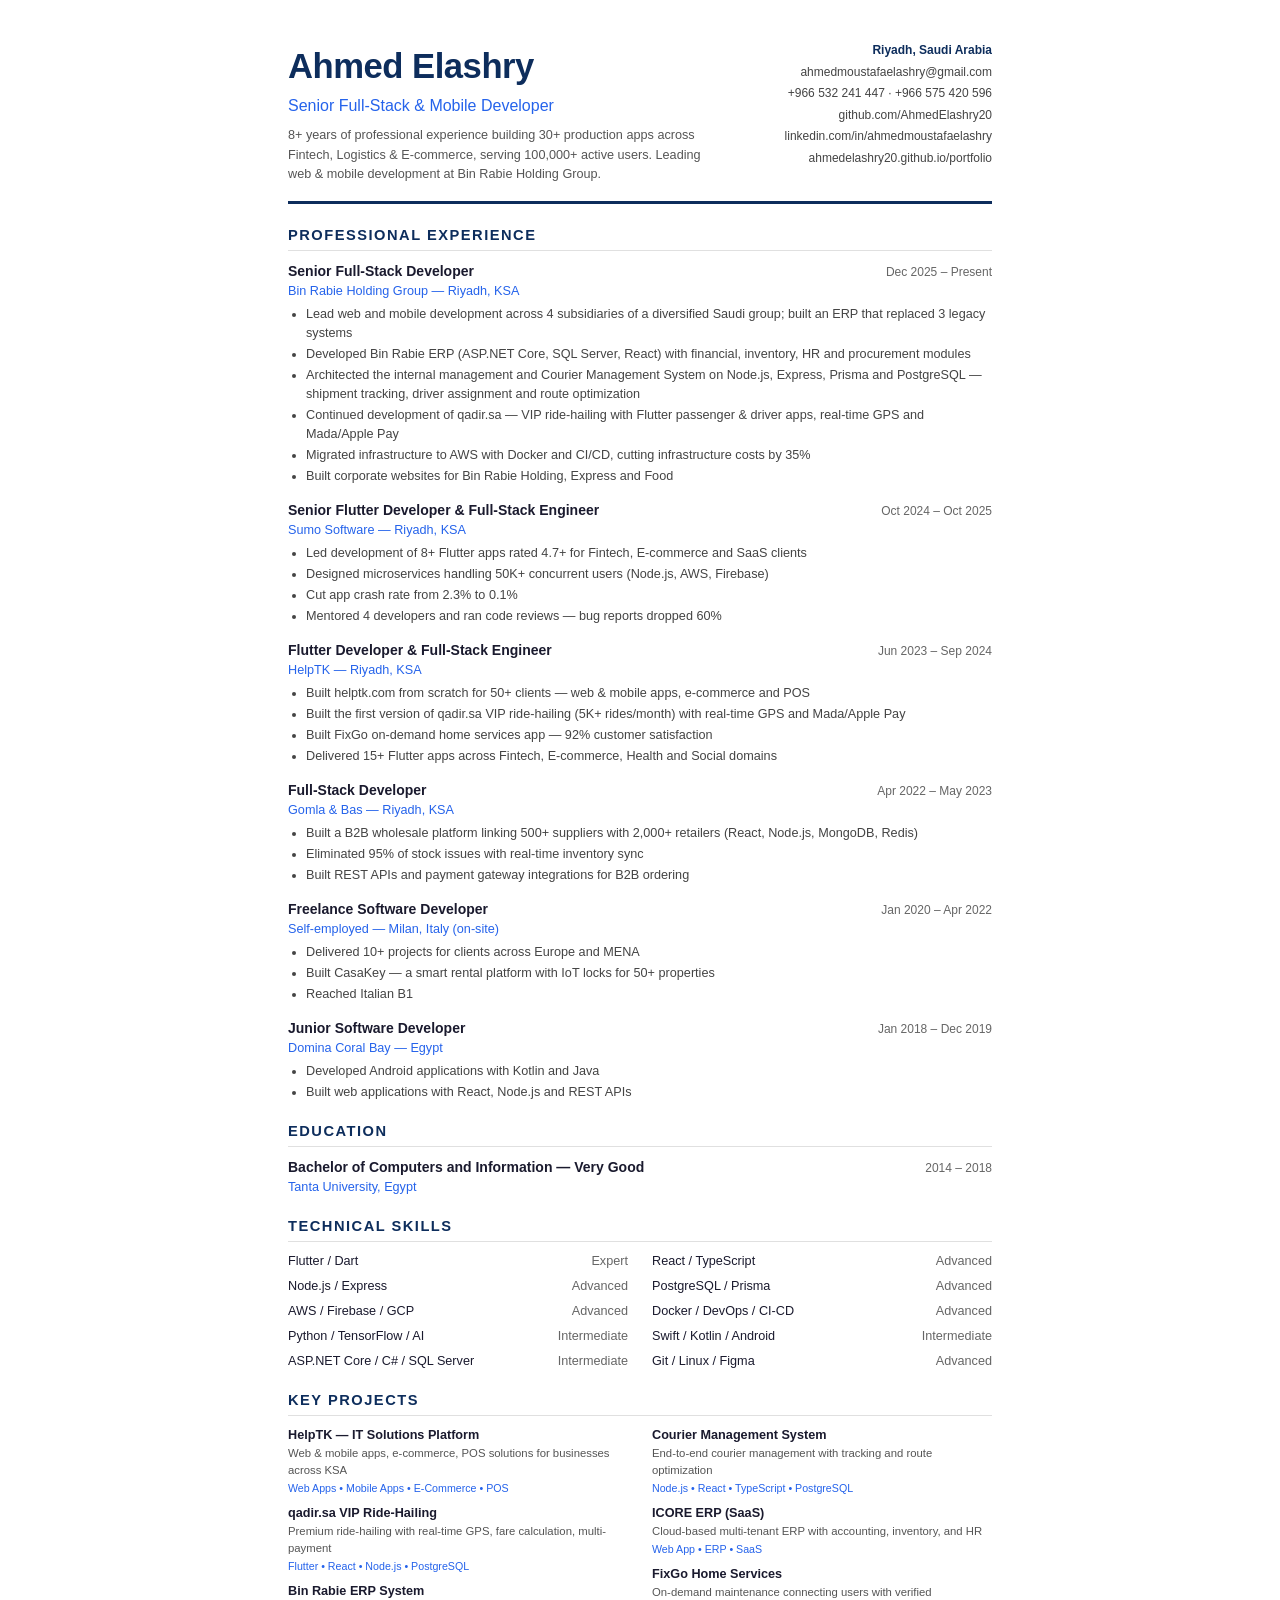
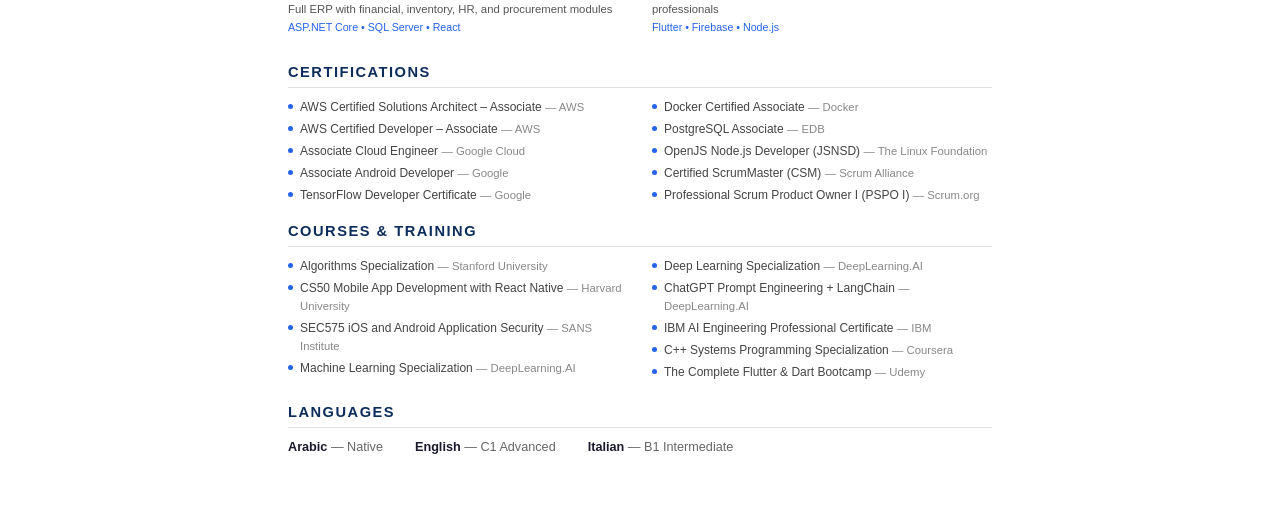
==== commit f871b043: "Add second phone number; degree: Bachelor of Computers and Information Co-Authored-By: Claude Opus 5" ====
--- a/Ahmed_Elashry_CV.html
+++ b/Ahmed_Elashry_CV.html
@@ -85,7 +85,7 @@
 <div class="header-right">
 <div class="loc">Riyadh, Saudi Arabia</div>
 <div><a href="mailto:ahmedmoustafaelashry@gmail.com">ahmedmoustafaelashry@gmail.com</a></div>
-<div><a href="tel:+966532241447">+966 532 241 447</a></div>
+<div><a href="tel:+966532241447">+966 532 241 447</a> · <a href="tel:+966575420596">+966 575 420 596</a></div>
 <div><a href="https://github.com/AhmedElashry20">github.com/AhmedElashry20</a></div>
 <div><a href="https://linkedin.com/in/ahmedmoustafaelashry">linkedin.com/in/ahmedmoustafaelashry</a></div>
 <div><a href="https://ahmedelashry20.github.io/portfolio">ahmedelashry20.github.io/portfolio</a></div>
@@ -195,7 +195,7 @@
 <div class="section">
 <div class="section-title">Education</div>
 <div class="edu-header">
-<span class="edu-degree">B.Sc. Computer Science &mdash; Very Good</span>
+<span class="edu-degree">Bachelor of Computers and Information &mdash; Very Good</span>
 <span class="edu-date">2014 &ndash; 2018</span>
 </div>
 <div class="edu-school">Tanta University, Egypt</div>
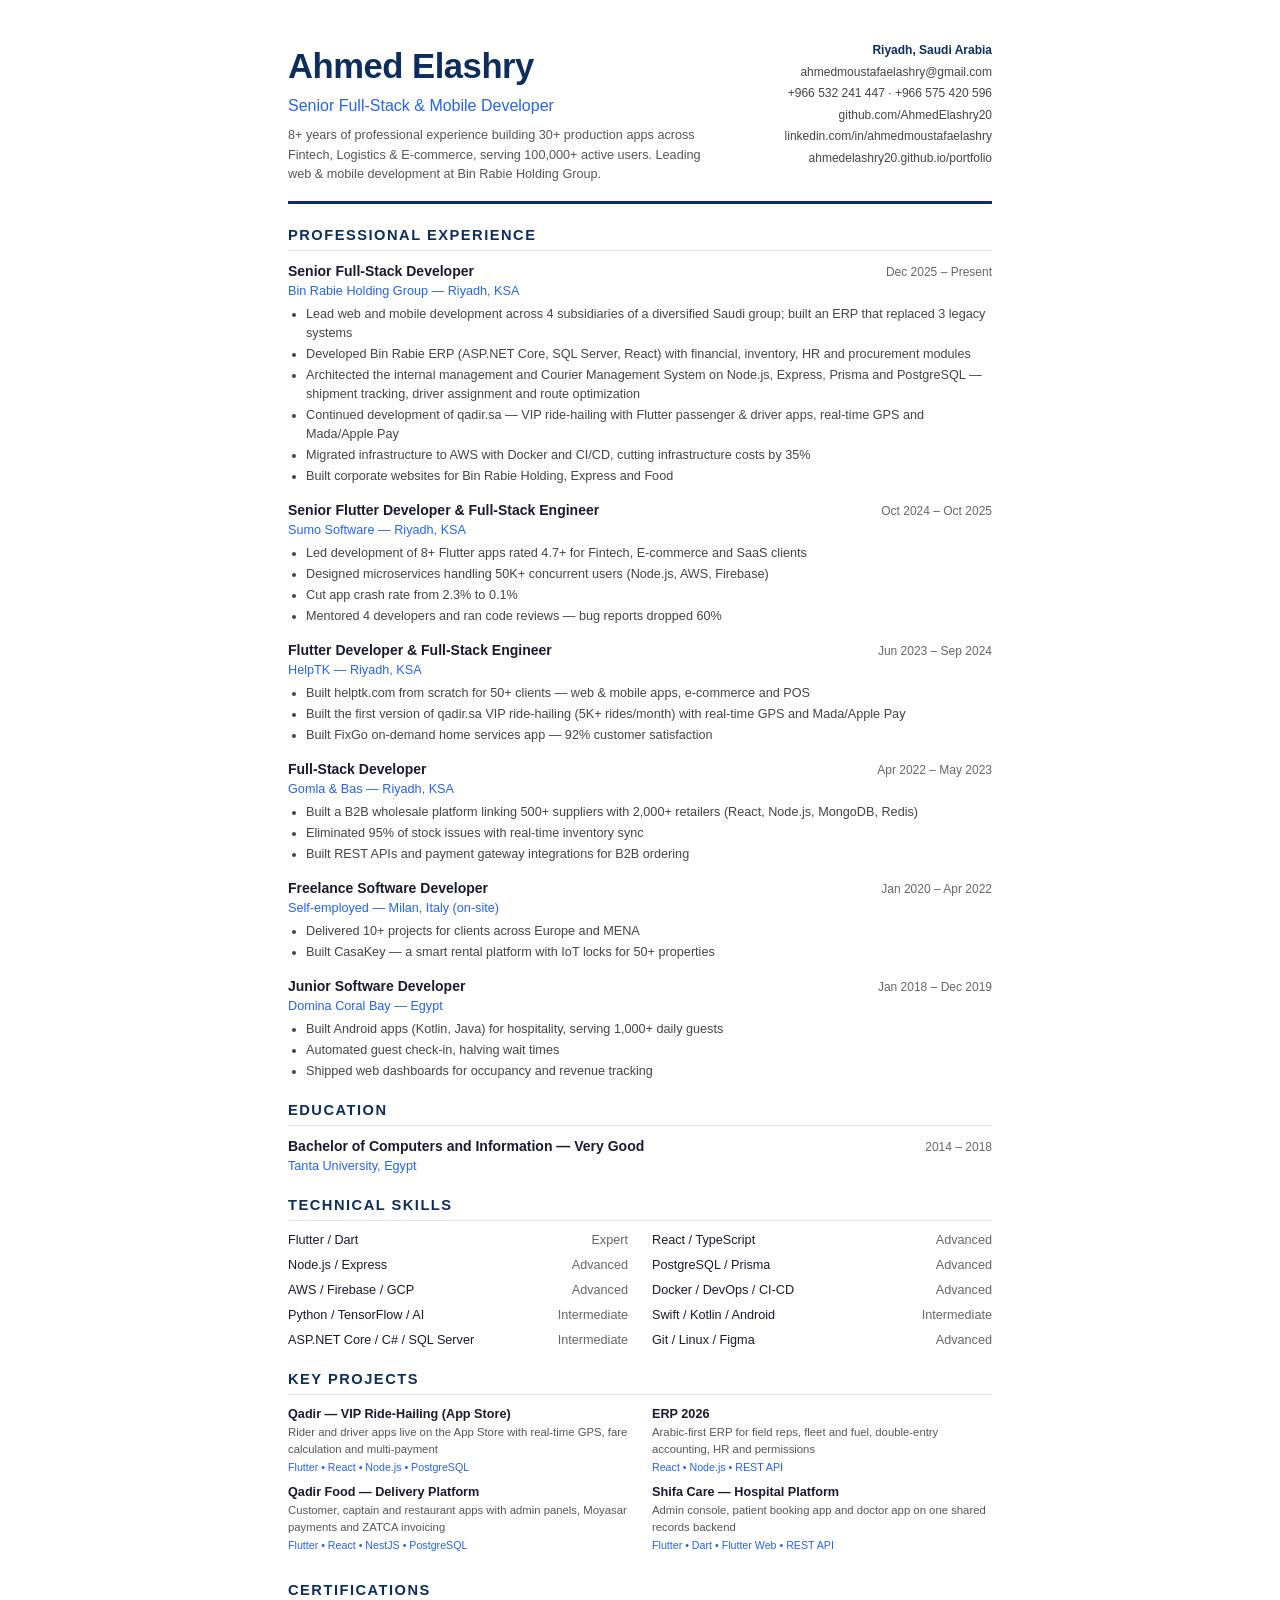
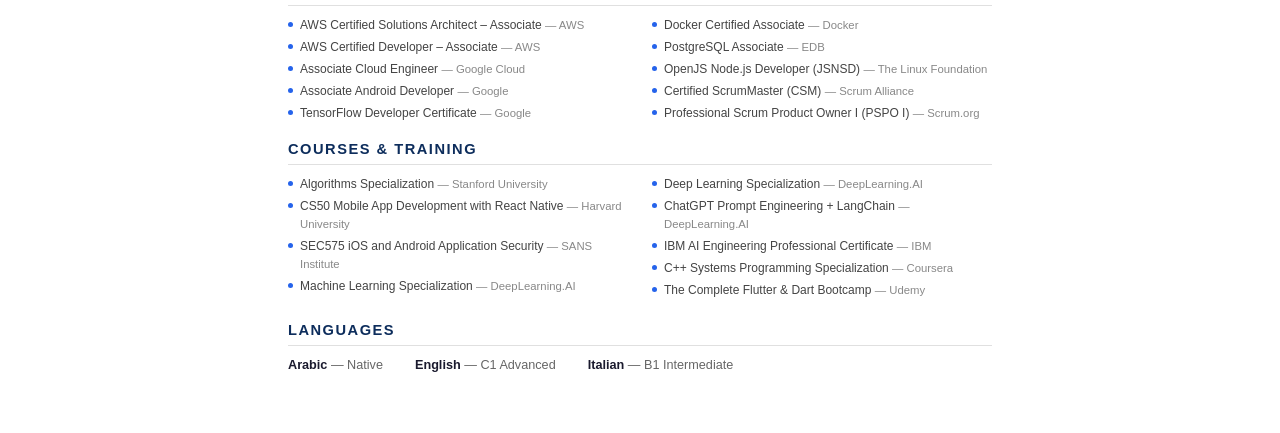
==== commit 592087b9: "Second-pass consistency fixes across site and CVs - Domina Coral Bay bullets now match LinkedIn and " ====
--- a/Ahmed_Elashry_CV.html
+++ b/Ahmed_Elashry_CV.html
@@ -67,6 +67,7 @@
 /* Print */
 @media print{
   .section-title{break-after:avoid}
+  .exp-item,.edu-header{break-inside:avoid}
   body{-webkit-print-color-adjust:exact;print-color-adjust:exact}
   .page{padding:20px 32px;max-width:100%}
 }
@@ -141,7 +142,6 @@
 <li>Built helptk.com from scratch for 50+ clients &mdash; web &amp; mobile apps, e-commerce and POS</li>
 <li>Built the first version of qadir.sa VIP ride-hailing (5K+ rides/month) with real-time GPS and Mada/Apple Pay</li>
 <li>Built FixGo on-demand home services app &mdash; 92% customer satisfaction</li>
-<li>Delivered 15+ Flutter apps across Fintech, E-commerce, Health and Social domains</li>
 </ul>
 </div>
 </div>
@@ -171,7 +171,6 @@
 <ul>
 <li>Delivered 10+ projects for clients across Europe and MENA</li>
 <li>Built CasaKey &mdash; a smart rental platform with IoT locks for 50+ properties</li>
-<li>Reached Italian B1</li>
 </ul>
 </div>
 </div>
@@ -184,8 +183,9 @@
 <div class="exp-company">Domina Coral Bay &mdash; Egypt</div>
 <div class="exp-desc">
 <ul>
-<li>Developed Android applications with Kotlin and Java</li>
-<li>Built web applications with React, Node.js and REST APIs</li>
+<li>Built Android apps (Kotlin, Java) for hospitality, serving 1,000+ daily guests</li>
+<li>Automated guest check-in, halving wait times</li>
+<li>Shipped web dashboards for occupancy and revenue tracking</li>
 </ul>
 </div>
 </div>
@@ -223,34 +223,24 @@
 <div class="section-title">Key Projects</div>
 <div class="projects-list">
 <div class="proj">
-<div class="proj-name">HelpTK — IT Solutions Platform</div>
-<div class="proj-desc">Web &amp; mobile apps, e-commerce, POS solutions for businesses across KSA</div>
-<div class="proj-tech">Web Apps &bull; Mobile Apps &bull; E-Commerce &bull; POS</div>
-</div>
-<div class="proj">
-<div class="proj-name">qadir.sa VIP Ride-Hailing</div>
-<div class="proj-desc">Premium ride-hailing with real-time GPS, fare calculation, multi-payment</div>
+<div class="proj-name">Qadir — VIP Ride-Hailing (App Store)</div>
+<div class="proj-desc">Rider and driver apps live on the App Store with real-time GPS, fare calculation and multi-payment</div>
 <div class="proj-tech">Flutter &bull; React &bull; Node.js &bull; PostgreSQL</div>
 </div>
 <div class="proj">
-<div class="proj-name">Bin Rabie ERP System</div>
-<div class="proj-desc">Full ERP with financial, inventory, HR, and procurement modules</div>
-<div class="proj-tech">ASP.NET Core &bull; SQL Server &bull; React</div>
-</div>
-<div class="proj">
-<div class="proj-name">Courier Management System</div>
-<div class="proj-desc">End-to-end courier management with tracking and route optimization</div>
-<div class="proj-tech">Node.js &bull; React &bull; TypeScript &bull; PostgreSQL</div>
-</div>
-<div class="proj">
-<div class="proj-name">ICORE ERP (SaaS)</div>
-<div class="proj-desc">Cloud-based multi-tenant ERP with accounting, inventory, and HR</div>
-<div class="proj-tech">Web App &bull; ERP &bull; SaaS</div>
-</div>
-<div class="proj">
-<div class="proj-name">FixGo Home Services</div>
-<div class="proj-desc">On-demand maintenance connecting users with verified professionals</div>
-<div class="proj-tech">Flutter &bull; Firebase &bull; Node.js</div>
+<div class="proj-name">Qadir Food — Delivery Platform</div>
+<div class="proj-desc">Customer, captain and restaurant apps with admin panels, Moyasar payments and ZATCA invoicing</div>
+<div class="proj-tech">Flutter &bull; React &bull; NestJS &bull; PostgreSQL</div>
+</div>
+<div class="proj">
+<div class="proj-name">ERP 2026</div>
+<div class="proj-desc">Arabic-first ERP for field reps, fleet and fuel, double-entry accounting, HR and permissions</div>
+<div class="proj-tech">React &bull; Node.js &bull; REST API</div>
+</div>
+<div class="proj">
+<div class="proj-name">Shifa Care — Hospital Platform</div>
+<div class="proj-desc">Admin console, patient booking app and doctor app on one shared records backend</div>
+<div class="proj-tech">Flutter &bull; Dart &bull; Flutter Web &bull; REST API</div>
 </div>
 </div>
 </div>
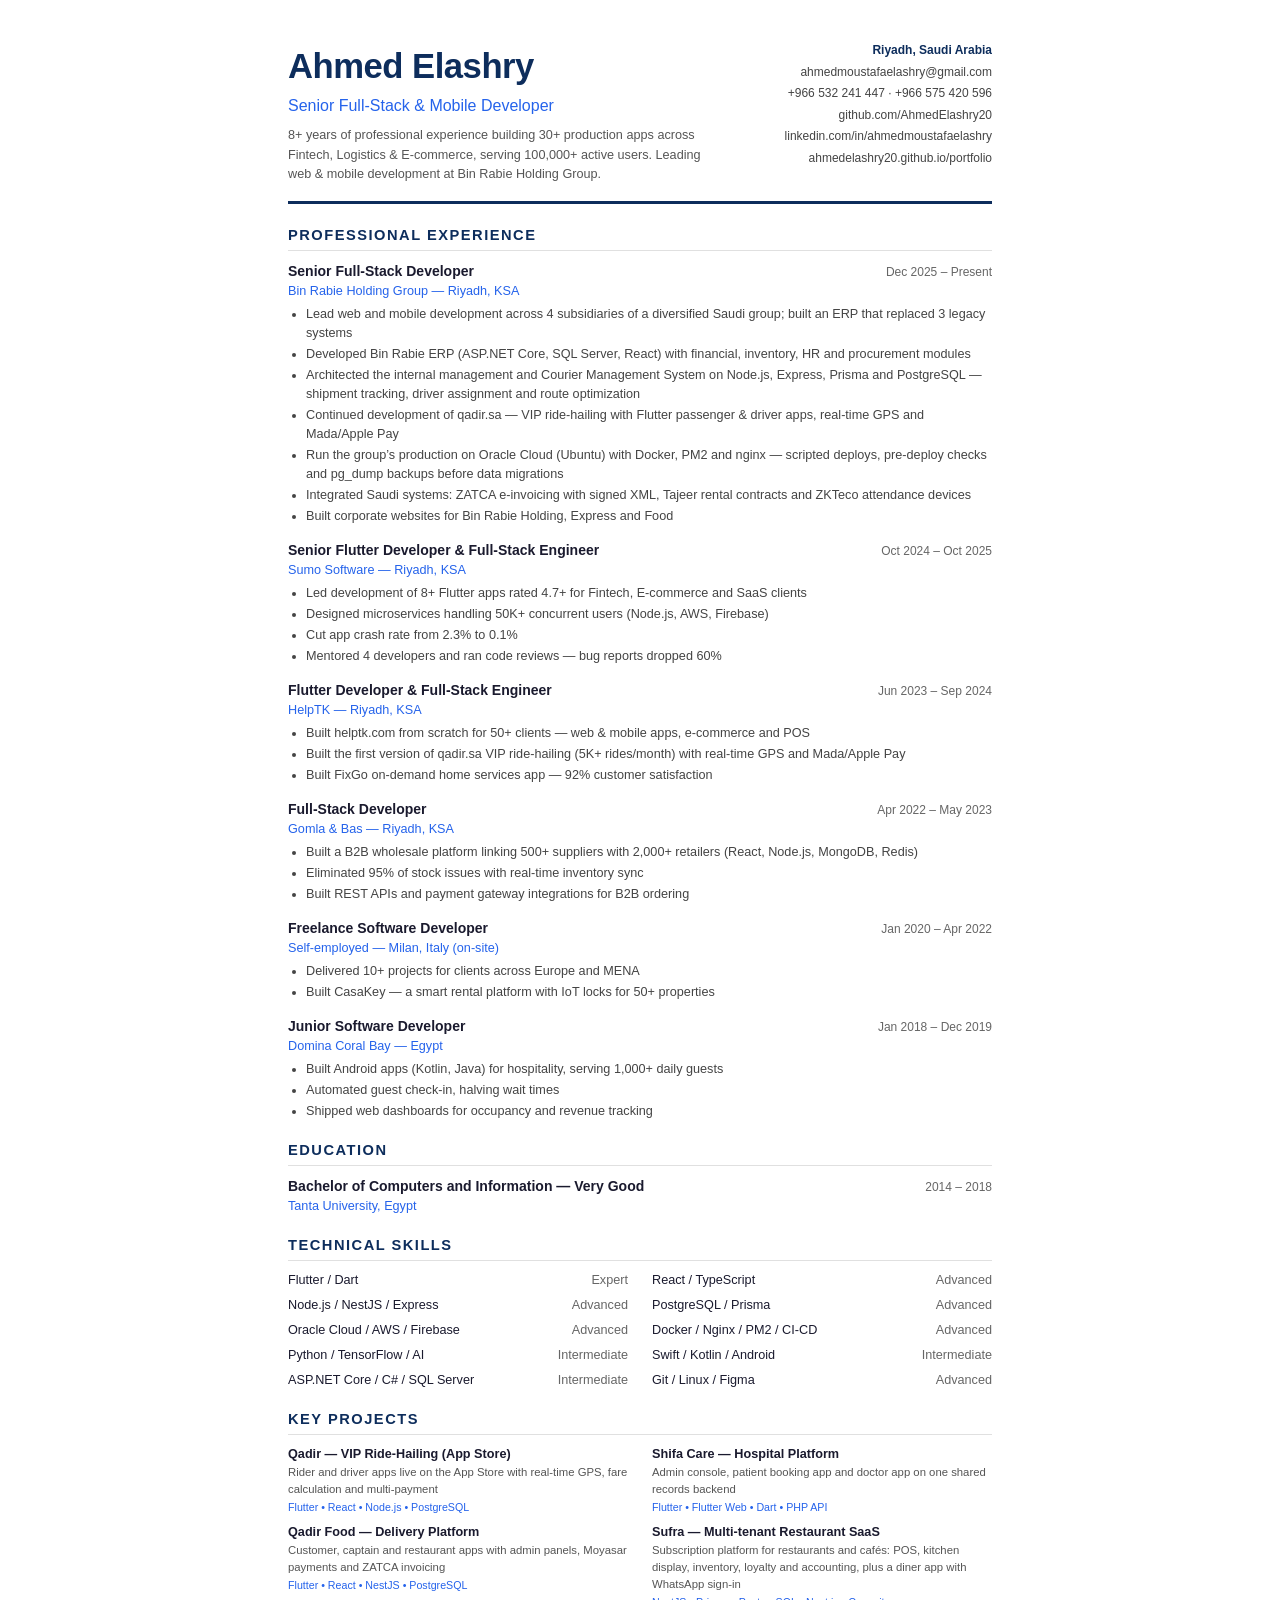
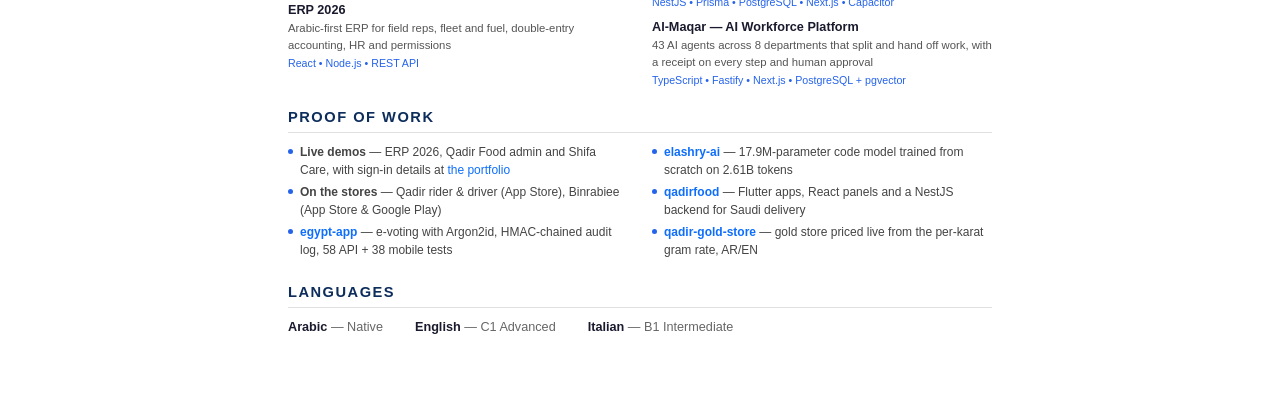
==== commit 33fba2ce: "fix(profile): توحيد البيانات في البورتفوليو والسي في ورفع التقييم لـ 9+ طلب المالك: تقييم البورتفولي" ====
--- a/Ahmed_Elashry_CV.html
+++ b/Ahmed_Elashry_CV.html
@@ -109,7 +109,8 @@
 <li>Developed Bin Rabie ERP (ASP.NET Core, SQL Server, React) with financial, inventory, HR and procurement modules</li>
 <li>Architected the internal management and Courier Management System on Node.js, Express, Prisma and PostgreSQL &mdash; shipment tracking, driver assignment and route optimization</li>
 <li>Continued development of qadir.sa &mdash; VIP ride-hailing with Flutter passenger &amp; driver apps, real-time GPS and Mada/Apple Pay</li>
-<li>Migrated infrastructure to AWS with Docker and CI/CD, cutting infrastructure costs by 35%</li>
+<li>Run the group&rsquo;s production on Oracle Cloud (Ubuntu) with Docker, PM2 and nginx &mdash; scripted deploys, pre-deploy checks and pg_dump backups before data migrations</li>
+<li>Integrated Saudi systems: ZATCA e-invoicing with signed XML, Tajeer rental contracts and ZKTeco attendance devices</li>
 <li>Built corporate websites for Bin Rabie Holding, Express and Food</li>
 </ul>
 </div>
@@ -207,10 +208,10 @@
 <div class="skills-grid">
 <div class="skill-row"><span class="skill-name">Flutter / Dart</span><span class="skill-level">Expert</span></div>
 <div class="skill-row"><span class="skill-name">React / TypeScript</span><span class="skill-level">Advanced</span></div>
-<div class="skill-row"><span class="skill-name">Node.js / Express</span><span class="skill-level">Advanced</span></div>
+<div class="skill-row"><span class="skill-name">Node.js / NestJS / Express</span><span class="skill-level">Advanced</span></div>
 <div class="skill-row"><span class="skill-name">PostgreSQL / Prisma</span><span class="skill-level">Advanced</span></div>
-<div class="skill-row"><span class="skill-name">AWS / Firebase / GCP</span><span class="skill-level">Advanced</span></div>
-<div class="skill-row"><span class="skill-name">Docker / DevOps / CI-CD</span><span class="skill-level">Advanced</span></div>
+<div class="skill-row"><span class="skill-name">Oracle Cloud / AWS / Firebase</span><span class="skill-level">Advanced</span></div>
+<div class="skill-row"><span class="skill-name">Docker / Nginx / PM2 / CI-CD</span><span class="skill-level">Advanced</span></div>
 <div class="skill-row"><span class="skill-name">Python / TensorFlow / AI</span><span class="skill-level">Intermediate</span></div>
 <div class="skill-row"><span class="skill-name">Swift / Kotlin / Android</span><span class="skill-level">Intermediate</span></div>
 <div class="skill-row"><span class="skill-name">ASP.NET Core / C# / SQL Server</span><span class="skill-level">Intermediate</span></div>
@@ -240,37 +241,31 @@
 <div class="proj">
 <div class="proj-name">Shifa Care — Hospital Platform</div>
 <div class="proj-desc">Admin console, patient booking app and doctor app on one shared records backend</div>
-<div class="proj-tech">Flutter &bull; Dart &bull; Flutter Web &bull; REST API</div>
-</div>
-</div>
-</div>
-
-<!-- CERTIFICATIONS -->
-<div class="section">
-<div class="section-title">Certifications</div>
+<div class="proj-tech">Flutter &bull; Flutter Web &bull; Dart &bull; PHP API</div>
+</div>
+<div class="proj">
+<div class="proj-name">Sufra — Multi-tenant Restaurant SaaS</div>
+<div class="proj-desc">Subscription platform for restaurants and caf&eacute;s: POS, kitchen display, inventory, loyalty and accounting, plus a diner app with WhatsApp sign-in</div>
+<div class="proj-tech">NestJS &bull; Prisma &bull; PostgreSQL &bull; Next.js &bull; Capacitor</div>
+</div>
+<div class="proj">
+<div class="proj-name">Al-Maqar — AI Workforce Platform</div>
+<div class="proj-desc">43 AI agents across 8 departments that split and hand off work, with a receipt on every step and human approval</div>
+<div class="proj-tech">TypeScript &bull; Fastify &bull; Next.js &bull; PostgreSQL + pgvector</div>
+</div>
+</div>
+</div>
+
+<!-- PROOF OF WORK -->
+<div class="section">
+<div class="section-title">Proof of Work</div>
 <div class="certs-list">
-<div class="cert">AWS Certified Solutions Architect &ndash; Associate <span class="cert-issuer">— AWS</span></div>
-<div class="cert">AWS Certified Developer &ndash; Associate <span class="cert-issuer">— AWS</span></div>
-<div class="cert">Associate Cloud Engineer <span class="cert-issuer">— Google Cloud</span></div>
-<div class="cert">Associate Android Developer <span class="cert-issuer">— Google</span></div>
-<div class="cert">TensorFlow Developer Certificate <span class="cert-issuer">— Google</span></div>
-<div class="cert">Docker Certified Associate <span class="cert-issuer">— Docker</span></div>
-<div class="cert">PostgreSQL Associate <span class="cert-issuer">— EDB</span></div>
-<div class="cert">OpenJS Node.js Developer (JSNSD) <span class="cert-issuer">— The Linux Foundation</span></div>
-<div class="cert">Certified ScrumMaster (CSM) <span class="cert-issuer">— Scrum Alliance</span></div>
-<div class="cert">Professional Scrum Product Owner I (PSPO I) <span class="cert-issuer">— Scrum.org</span></div>
-</div>
-<div class="section-title" style="margin-top:12px">Courses &amp; Training</div>
-<div class="certs-list">
-<div class="cert">Algorithms Specialization <span class="cert-issuer">— Stanford University</span></div>
-<div class="cert">CS50 Mobile App Development with React Native <span class="cert-issuer">— Harvard University</span></div>
-<div class="cert">SEC575 iOS and Android Application Security <span class="cert-issuer">— SANS Institute</span></div>
-<div class="cert">Machine Learning Specialization <span class="cert-issuer">— DeepLearning.AI</span></div>
-<div class="cert">Deep Learning Specialization <span class="cert-issuer">— DeepLearning.AI</span></div>
-<div class="cert">ChatGPT Prompt Engineering + LangChain <span class="cert-issuer">— DeepLearning.AI</span></div>
-<div class="cert">IBM AI Engineering Professional Certificate <span class="cert-issuer">— IBM</span></div>
-<div class="cert">C++ Systems Programming Specialization <span class="cert-issuer">— Coursera</span></div>
-<div class="cert">The Complete Flutter &amp; Dart Bootcamp <span class="cert-issuer">— Udemy</span></div>
+<div class="cert"><b>Live demos</b> &mdash; ERP 2026, Qadir Food admin and Shifa Care, with sign-in details at <a href="https://ahmedelashry20.github.io/portfolio/#access">the portfolio</a></div>
+<div class="cert"><b>On the stores</b> &mdash; Qadir rider &amp; driver (App Store), Binrabiee (App Store &amp; Google Play)</div>
+<div class="cert"><a href="https://github.com/AhmedElashry20/egypt-app"><b>egypt-app</b></a> &mdash; e-voting with Argon2id, HMAC-chained audit log, 58 API + 38 mobile tests</div>
+<div class="cert"><a href="https://github.com/AhmedElashry20/elashry-ai"><b>elashry-ai</b></a> &mdash; 17.9M-parameter code model trained from scratch on 2.61B tokens</div>
+<div class="cert"><a href="https://github.com/AhmedElashry20/qadirfood"><b>qadirfood</b></a> &mdash; Flutter apps, React panels and a NestJS backend for Saudi delivery</div>
+<div class="cert"><a href="https://github.com/AhmedElashry20/qadir-gold-store"><b>qadir-gold-store</b></a> &mdash; gold store priced live from the per-karat gram rate, AR/EN</div>
 </div>
 </div>
 
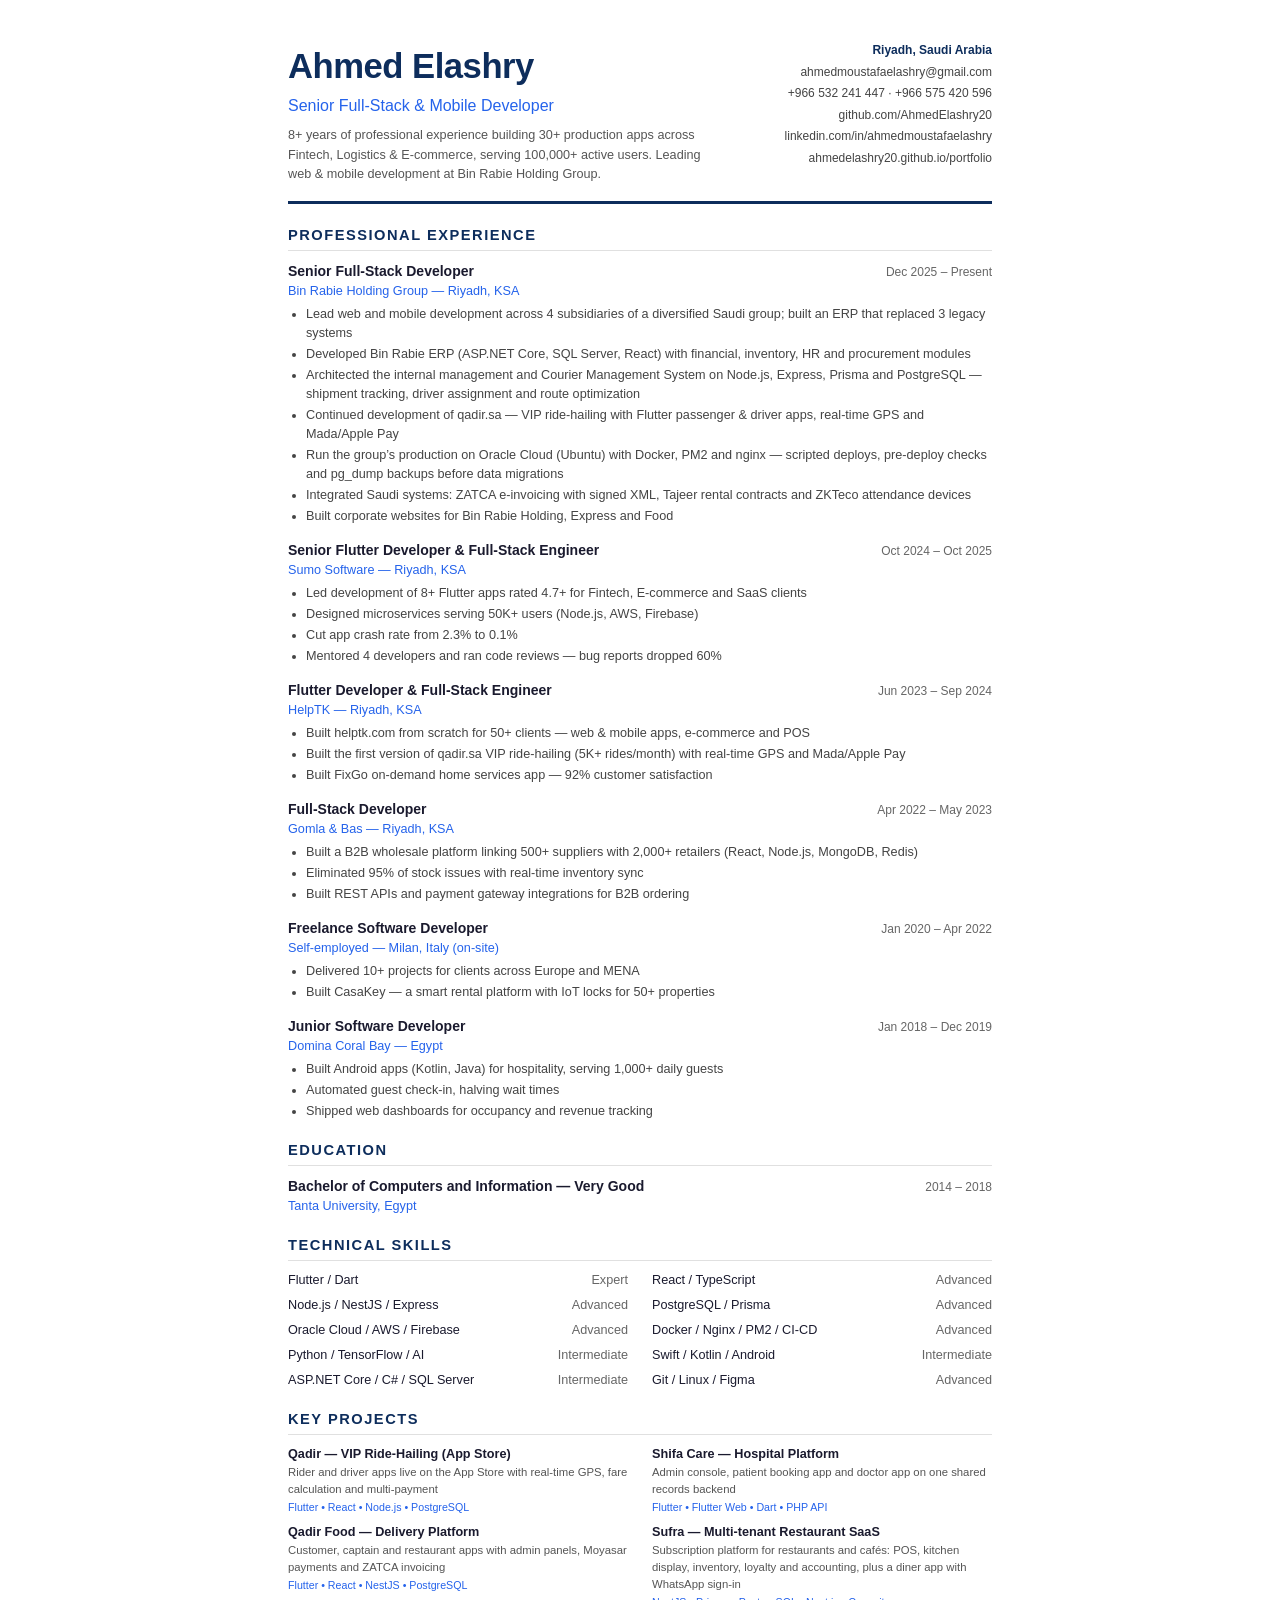
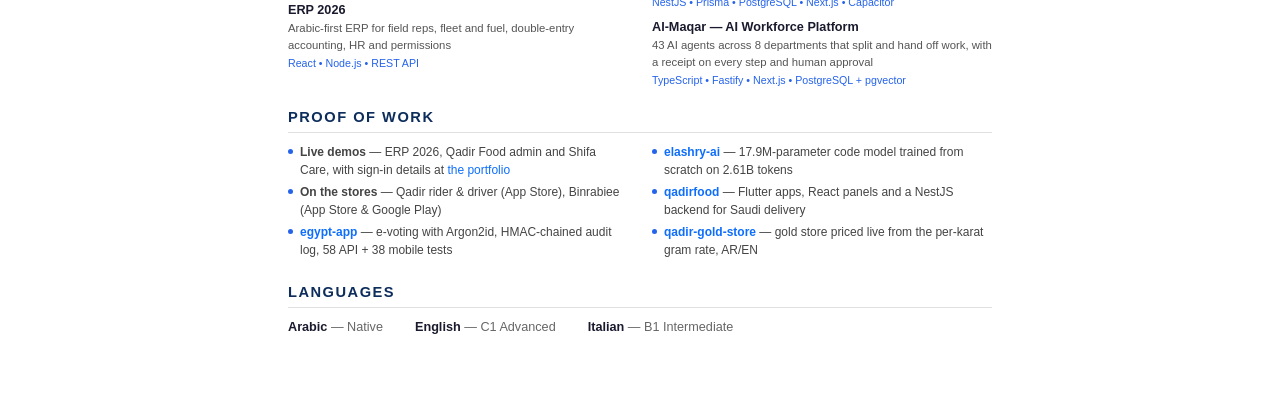
==== commit 8a3e819b: "fix(profile): 50K+ مستخدم إجمالي مش متزامن مراجعة خارجية نبّهت إن "50K+ concurrent" هيتسأل عنه معمار" ====
--- a/Ahmed_Elashry_CV.html
+++ b/Ahmed_Elashry_CV.html
@@ -125,7 +125,7 @@
 <div class="exp-desc">
 <ul>
 <li>Led development of 8+ Flutter apps rated 4.7+ for Fintech, E-commerce and SaaS clients</li>
-<li>Designed microservices handling 50K+ concurrent users (Node.js, AWS, Firebase)</li>
+<li>Designed microservices serving 50K+ users (Node.js, AWS, Firebase)</li>
 <li>Cut app crash rate from 2.3% to 0.1%</li>
 <li>Mentored 4 developers and ran code reviews &mdash; bug reports dropped 60%</li>
 </ul>
